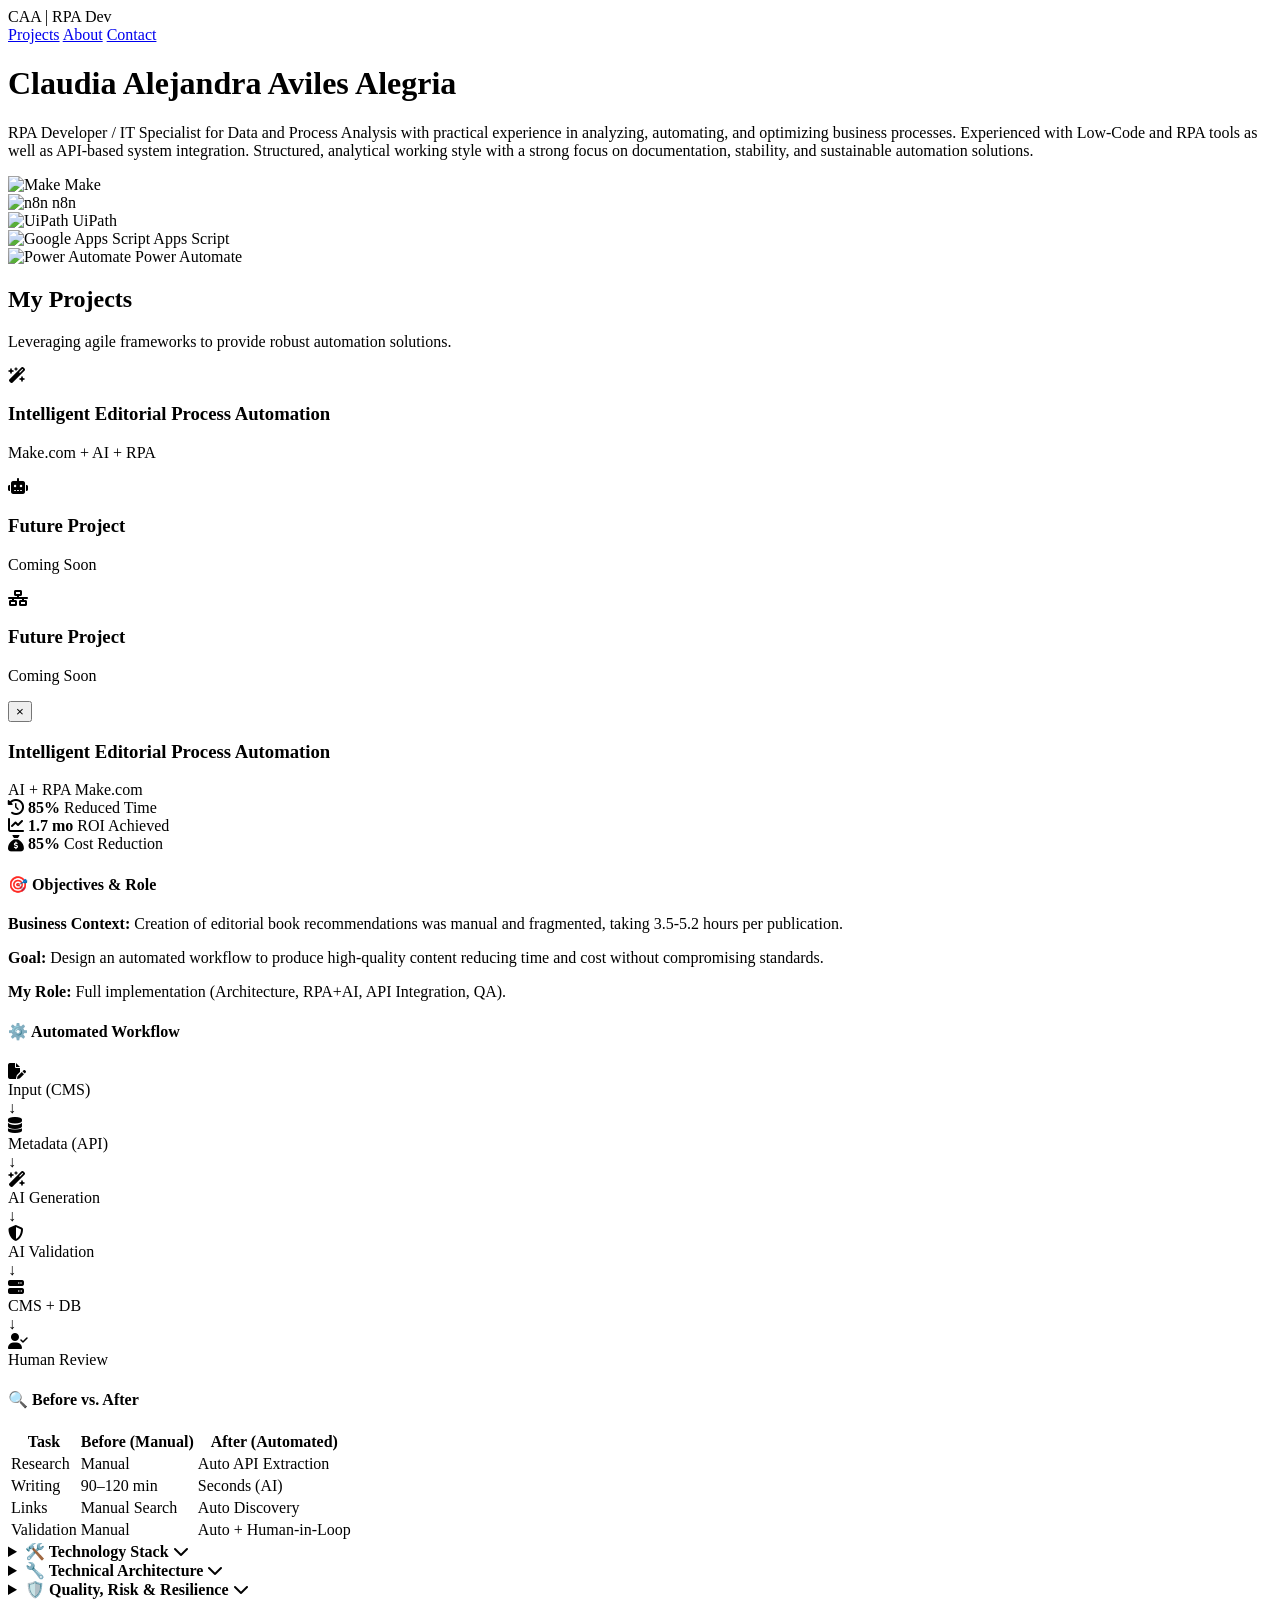
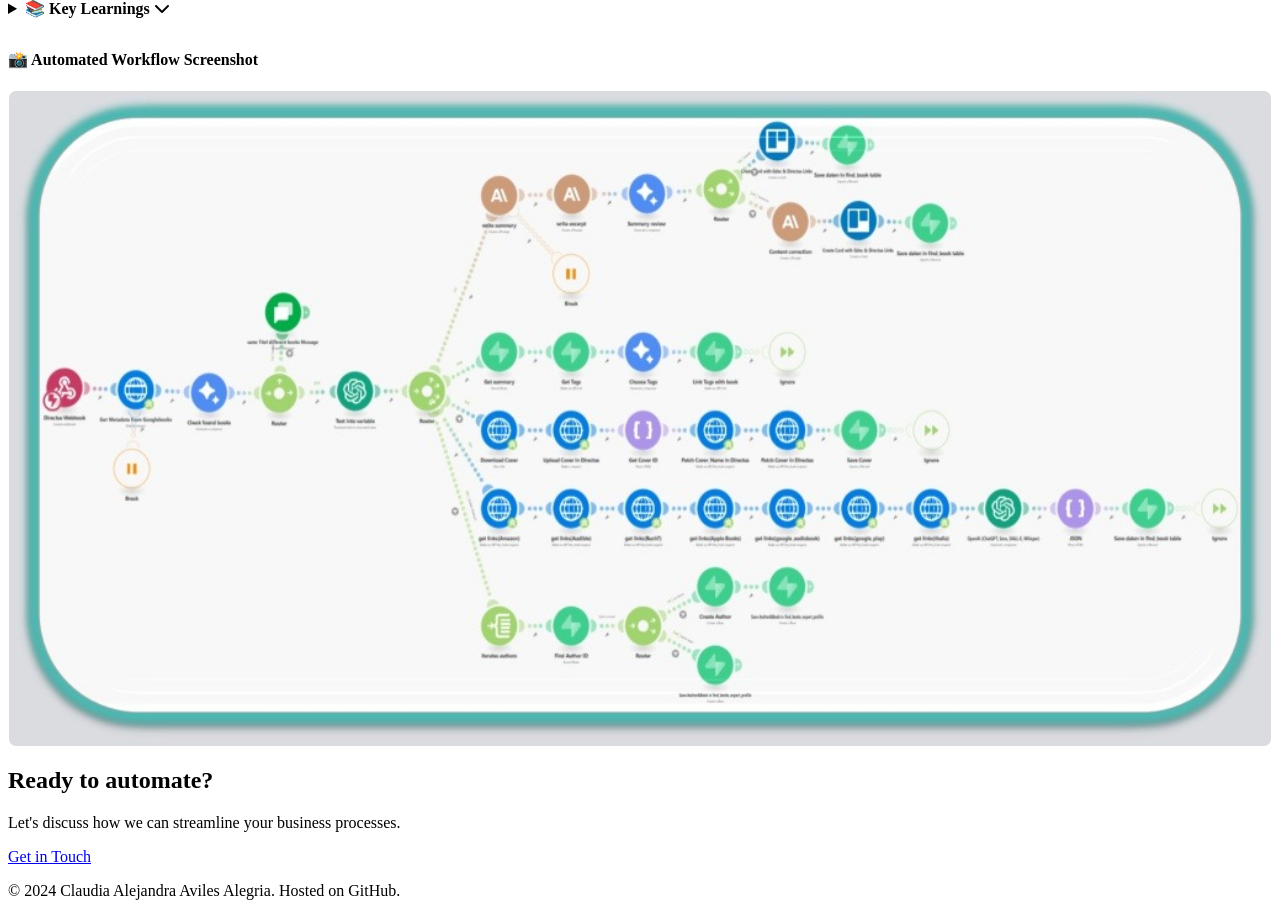
==== index.html @ f560ac07 "Update index.html" ====
<!DOCTYPE html>
<html lang="en">
<head>
    <meta charset="UTF-8">
    <meta name="viewport" content="width=device-width, initial-scale=1.0">
    <title>RPA & AI Automation Portfolio | Claudia Alejandra Aviles Alegria</title>
    <meta name="description"
        content="Portfolio of Claudia Alejandra Aviles Alegria - RPA Developer & AI Automation Specialist. Transforming business logic into automated workflows.">
    <link rel="preconnect" href="https://fonts.googleapis.com">
    <link rel="preconnect" href="https://fonts.gstatic.com" crossorigin>
    <link
        href="https://fonts.googleapis.com/css2?family=Outfit:wght@300;400;500;600;700&family=Space+Grotesk:wght@300;400;600&display=swap"
        rel="stylesheet">
    <link rel="stylesheet" href="css/style.css">
    <!-- FontAwesome for Icons -->
    <link rel="stylesheet" href="https://cdnjs.cloudflare.com/ajax/libs/font-awesome/6.4.0/css/all.min.css">
</head>
<body>
    <!-- Navigation -->
    <nav class="navbar">
        <div class="logo">CAA | RPA Dev</div>
        <div class="nav-links">
            <a href="#projects">Projects</a>
            <a href="#about">About</a>
            <a href="#contact" class="btn-primary-sm">Contact</a>
        </div>
    </nav>
    <!-- Hero Section: Profile -->
    <header class="hero profile-hero">
        <div class="container">
            <div class="profile-content">
                <h1>Claudia Alejandra Aviles Alegria</h1>
                <p class="profile-text" data-lang="de" style="display:none">
                    RPA Entwicklerin / Fachinformatikerin für Daten- und Prozessanalyse mit
                    Praxiserfahrung in der Analyse, Automatisierung und Optimierung von Geschäftsprozessen.
                    Erfahrung mit Low-Code- und RPA-Tools sowie API-basierter Systemintegration. Strukturierte,
                    analytische Arbeitsweise mit starkem Fokus auf Dokumentation, Stabilität und nachhaltige
                    Automatisierungslösungen.
                </p>
                <p class="profile-text" data-lang="en">
                    RPA Developer / IT Specialist for Data and Process Analysis with practical experience
                    in analyzing, automating, and optimizing business processes. Experienced with Low-Code
                    and RPA tools as well as API-based system integration. Structured, analytical working
                    style with a strong focus on documentation, stability, and sustainable automation solutions.
                </p>
            </div>
        </div>
    </header>
    <!-- Tech Stack Bar -->
    <div class="tech-stack-bar">
        <div class="container">
            <div class="tech-logos">
                <div class="tech-item">
                    <img src="https://cdn.simpleicons.org/make/hexa" alt="Make" style="filter: none;">
                    <span>Make</span>
                </div>
                <div class="tech-item">
                    <img src="https://cdn.simpleicons.org/n8n/EA4B71" alt="n8n" style="filter: none;">
                    <span>n8n</span>
                </div>
                <div class="tech-item">
                    <img src="https://cdn.simpleicons.org/uipath/FA4616" alt="UiPath" style="filter: none;">
                    <span>UiPath</span>
                </div>
                <div class="tech-item">
                    <img src="https://cdn.simpleicons.org/google/4285F4" alt="Google Apps Script" style="filter: none;">
                    <span>Apps Script</span>
                </div>
                <div class="tech-item">
                    <!-- Using the uploaded Power Automate logo or official color -->
                    <!-- Fallback to CDN with color if local file has issues, but user asked for this specific one -->
                    <img src="assets/images/powerautomate-logo.jpg" alt="Power Automate" class="pa-logo">
                    <span>Power Automate</span>
                </div>
            </div>
        </div>
    </div>
    <!-- Main Content -->
    <main>
        <!-- Private Projects Grid -->
        <section id="projects" class="project-showcase">
            <div class="container">
                <div class="section-header">
                    <h2 data-lang="en">My Projects</h2>
                    <h2 data-lang="de" style="display:none">Meine Projekte</h2>
                    <p data-lang="en" class="section-subtitle">Leveraging agile frameworks to provide robust automation
                        solutions.</p>
                    <p data-lang="de" style="display:none" class="section-subtitle">Nutzung agiler Frameworks für
                        robuste Automatisierungslösungen.</p>
                </div>
                <div class="projects-grid three-col">
                    <!-- Card 1: Active -->
                    <article class="project-card-gradient" onclick="openModal('modal-editorial')">
                        <div class="card-border-top"></div>
                        <div class="card-content">
                            <div class="card-icon-small">
                                <i class="fa-solid fa-wand-magic-sparkles"></i>
                            </div>
                            <h3 data-lang="en">Intelligent Editorial Process Automation</h3>
                            <h3 data-lang="de" style="display:none">Intelligente Redaktionsautomatisierung</h3>
                            <p data-lang="en">Make.com + AI + RPA</p>
                            <p data-lang="de" style="display:none">Make.com + KI + RPA</p>
                        </div>
                    </article>
                    <!-- Card 2: Placeholder -->
                    <article class="project-card-gradient placeholder">
                        <div class="card-border-top"></div>
                        <div class="card-content">
                            <div class="card-icon-small">
                                <i class="fa-solid fa-robot"></i>
                            </div>
                            <h3 data-lang="en">Future Project</h3>
                            <h3 data-lang="de" style="display:none">Zukünftiges Projekt</h3>
                            <p>Coming Soon</p>
                        </div>
                    </article>
                    <!-- Card 3: Placeholder -->
                    <article class="project-card-gradient placeholder">
                        <div class="card-border-top"></div>
                        <div class="card-content">
                            <div class="card-icon-small">
                                <i class="fa-solid fa-network-wired"></i>
                            </div>
                            <h3 data-lang="en">Future Project</h3>
                            <h3 data-lang="de" style="display:none">Zukünftiges Projekt</h3>
                            <p>Coming Soon</p>
                        </div>
                    </article>
                </div>
            </div>
        </section>
        <!-- Project Modal (Hidden by default) -->
        <div id="modal-editorial" class="modal-overlay">
            <div class="modal-content">
                <button class="modal-close" onclick="closeModal('modal-editorial')">&times;</button>
                <div class="project-card large-card no-border">
                    <div class="project-header">
                        <div class="project-title">
                            <h3>Intelligent Editorial Process Automation</h3>
                            <div class="tags">
                                <span class="tag">AI + RPA</span>
                                <span class="tag">Make.com</span>
                            </div>
                        </div>
                        <div class="project-metrics">
                            <div class="metric-box">
                                <i class="fa-solid fa-clock-rotate-left"></i>
                                <span><strong>85%</strong> Reduced Time</span>
                            </div>
                            <div class="metric-box">
                                <i class="fa-solid fa-chart-line"></i>
                                <span><strong>1.7 mo</strong> ROI Achieved</span>
                            </div>
                            <div class="metric-box">
                                <i class="fa-solid fa-sack-dollar"></i>
                                <span data-lang="en"><strong>85%</strong> Cost Reduction</span>
                                <span data-lang="de" style="display:none"><strong>85%</strong> Kostenreduktion</span>
                            </div>
                        </div>
                    </div>
                    <div class="project-body">
                        <!-- Left Column: Context & Workflow -->
                        <div class="project-left">
                            <div class="project-section">
                                <h4>🎯 Objectives & Role</h4>
                                <p><strong class="highlight-text">Business Context:</strong> Creation of editorial book
                                    recommendations was
                                    manual and fragmented, taking 3.5-5.2 hours per publication.</p>
                                <p><strong class="highlight-text">Goal:</strong> Design an automated workflow to produce
                                    high-quality content
                                    reducing time and cost without compromising standards.</p>
                                <p><strong class="highlight-text">My Role:</strong> Full implementation (Architecture,
                                    RPA+AI, API Integration,
                                    QA).</p>
                            </div>
                            <div class="project-section">
                                <h4>⚙️ Automated Workflow</h4>
                                <!-- Custom CSS Flowchart -->
                                <div class="process-flow">
                                    <div class="step">
                                        <div class="step-icon"><i class="fa-solid fa-file-pen"></i></div>
                                        <div class="step-content">Input (CMS)</div>
                                    </div>
                                    <div class="arrow">↓</div>
                                    <div class="step">
                                        <div class="step-icon"><i class="fa-solid fa-database"></i></div>
                                        <div class="step-content">Metadata (API)</div>
                                    </div>
                                    <div class="arrow">↓</div>
                                    <div class="step ai-step">
                                        <div class="step-icon"><i class="fa-solid fa-wand-magic-sparkles"></i></div>
                                        <div class="step-content">AI Generation</div>
                                    </div>
                                    <div class="arrow">↓</div>
                                    <div class="step ai-step">
                                        <div class="step-icon"><i class="fa-solid fa-shield-halved"></i></div>
                                        <div class="step-content">AI Validation</div>
                                    </div>
                                    <div class="arrow">↓</div>
                                    <div class="step">
                                        <div class="step-icon"><i class="fa-solid fa-server"></i></div>
                                        <div class="step-content">CMS + DB</div>
                                    </div>
                                    <div class="arrow">↓</div>
                                    <div class="step human-step">
                                        <div class="step-icon"><i class="fa-solid fa-user-check"></i></div>
                                        <div class="step-content">Human Review</div>
                                    </div>
                                </div>
                            </div>
                        </div>
                        <!-- Right Column: Results & Tech -->
                        <div class="project-right">
                            <div class="project-section">
                                <h4>🔍 Before vs. After</h4>
                                <div class="comparison-table-wrapper">
                                    <table class="comparison-table">
                                        <thead>
                                            <tr>
                                                <th>Task</th>
                                                <th class="negative">Before (Manual)</th>
                                                <th class="positive">After (Automated)</th>
                                            </tr>
                                        </thead>
                                        <tbody>
                                            <tr>
                                                <td>Research</td>
                                                <td>Manual</td>
                                                <td>Auto API Extraction</td>
                                            </tr>
                                            <tr>
                                                <td>Writing</td>
                                                <td>90–120 min</td>
                                                <td>Seconds (AI)</td>
                                            </tr>
                                            <tr>
                                                <td>Links</td>
                                                <td>Manual Search</td>
                                                <td>Auto Discovery</td>
                                            </tr>
                                            <tr>
                                                <td>Validation</td>
                                                <td>Manual</td>
                                                <td>Auto + Human-in-Loop</td>
                                            </tr>
                                        </tbody>
                                    </table>
                                </div>
                            </div>
                            <!-- Accordions for Details -->
                            <div class="project-details-group">
                                <details>
                                    <summary>
                                        <strong data-lang="en">🛠️ Technology Stack</strong>
                                        <strong data-lang="de" style="display:none">🛠️ Technologie-Stack</strong>
                                        <i class="fa-solid fa-chevron-down"></i>
                                    </summary>
                                    <div class="details-content">
                                        <ul>
                                            <li><strong>Orchestrator:</strong> Make.com</li>
                                            <li><strong>Gen AI:</strong> Claude, GPT, Gemini</li>
                                            <li><strong>DB/CMS:</strong> Supabase, Directus</li>
                                            <li><strong>APIs:</strong> Google Books, Trello, Serper.dev</li>
                                        </ul>
                                    </div>
                                </details>
                                <details>
                                    <summary>
                                        <strong data-lang="en">🔧 Technical Architecture</strong>
                                        <strong data-lang="de" style="display:none">🔧 Technische Architektur</strong>
                                        <i class="fa-solid fa-chevron-down"></i>
                                    </summary>
                                    <div class="details-content">
                                        <p data-lang="en">Modular workflow tailored for scalability. Included automated
                                            metadata enrichment, cross-model validation (automated editorial review),
                                            and data persistence.</p>
                                        <p data-lang="de" style="display:none">Modularer Workflow, skalierbar gestaltet.
                                            Beinhaltet automatisierte Metadatenanreicherung, modellübergreifende
                                            Validierung (automatisierte redaktionelle Prüfung) und Datenpersistenz.</p>
                                    </div>
                                </details>
                                <details>
                                    <summary>
                                        <strong data-lang="en">🛡️ Quality, Risk & Resilience</strong>
                                        <strong data-lang="de" style="display:none">🛡️ Qualität & Risiko</strong>
                                        <i class="fa-solid fa-chevron-down"></i>
                                    </summary>
                                    <div class="details-content">
                                        <ul data-lang="en">
                                            <li>Risk analysis using FMEA.</li>
                                            <li>Automatic retries for API failures.</li>
                                            <li>Controlled degradation for continuity.</li>
                                        </ul>
                                        <ul data-lang="de" style="display:none">
                                            <li>Risikoanalyse mittels FMEA.</li>
                                            <li>Automatische Wiederholungen bei API-Fehlern.</li>
                                            <li>Kontrollierte Degradation zur Sicherung der Kontinuität.</li>
                                        </ul>
                                    </div>
                                </details>
                                <details>
                                    <summary>
                                        <strong data-lang="en">📚 Key Learnings</strong>
                                        <strong data-lang="de" style="display:none">📚 Wichtige Erkenntnisse</strong>
                                        <i class="fa-solid fa-chevron-down"></i>
                                    </summary>
                                    <div class="details-content">
                                        <p data-lang="en">Cross-validation between AI models significantly improves
                                            output quality. Early Human-in-the-Loop integration increases trust in
                                            production systems.</p>
                                        <p data-lang="de" style="display:none">Die Kreuzvalidierung zwischen KI-Modellen
                                            verbessert die Ausgabequalität erheblich. Frühe Integration von
                                            Human-in-the-Loop erhöht das Vertrauen in Produktionssysteme.</p>
                                    </div>
                                </details>
                            </div>
                            <!-- Workflow Image Section -->
                            <div class="project-section" style="margin-top: 32px;">
                                <h4 data-lang="en">📸 Automated Workflow Screenshot</h4>
                                <h4 data-lang="de" style="display:none">📸 Screenshot des Workflows</h4>
                                <div class="workflow-image-container"
                                    style="border-radius: 8px; overflow: hidden; border: 1px solid rgba(255,255,255,0.1);">
                                    <img src="assets/images/editorial/workflow-screenshot.jpg"
                                        alt="Make.com Workflow Diagram" style="width: 100%; display: block;">
                                </div>
                            </div>
                        </div>
                    </div>
                </div>
            </div>
        </div>
        <!-- Contact Section -->
        <section id="contact" class="contact-section">
            <div class="container">
                <h2>Ready to automate?</h2>
                <p>Let's discuss how we can streamline your business processes.</p>
                <div class="contact-links">
                    <a href="mailto:contact@example.com" class="btn-primary">Get in Touch</a>
                </div>
            </div>
        </section>
    </main>
    <footer>
        <div class="container">
            <p>&copy; 2024 Claudia Alejandra Aviles Alegria. Hosted on GitHub.</p>
        </div>
    </footer>
    <script src="js/main.js"></script>
</body>
</html>
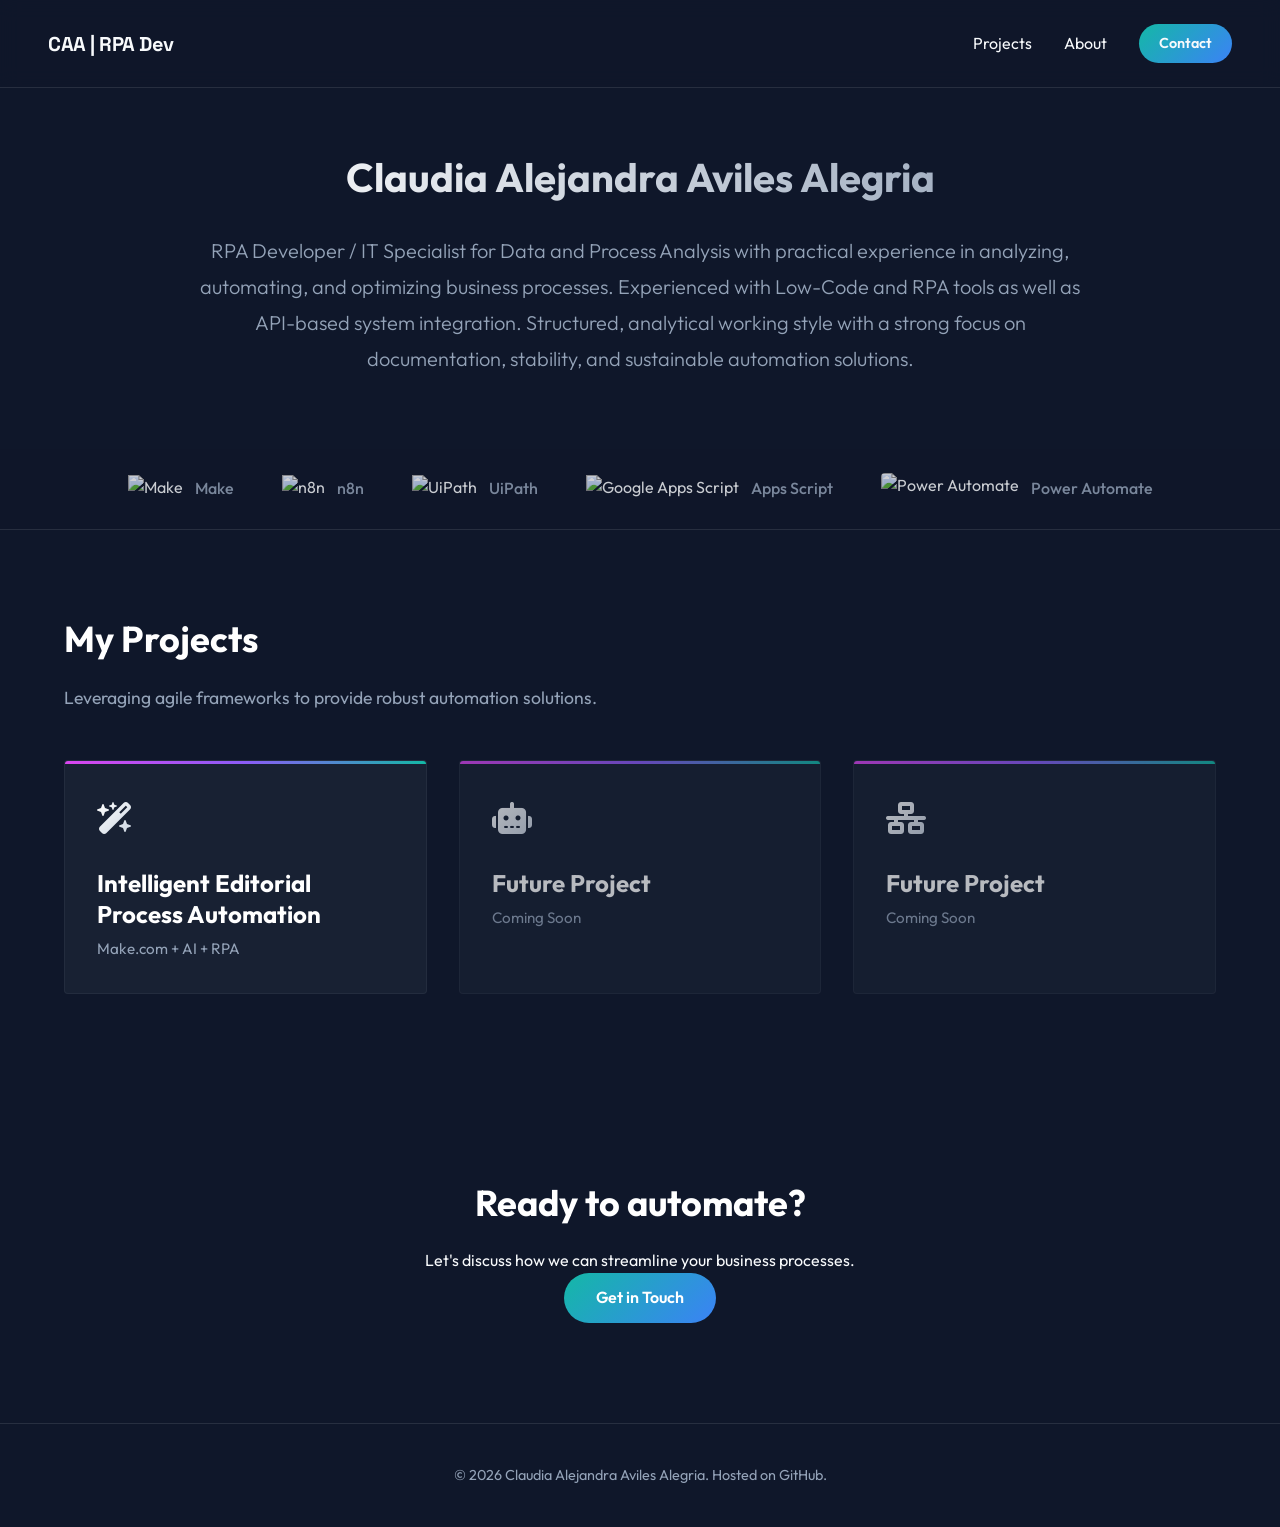
==== commit bd939424: "Update index.html" ====
--- a/index.html
+++ b/index.html
@@ -11,7 +11,7 @@
     <link
         href="https://fonts.googleapis.com/css2?family=Outfit:wght@300;400;500;600;700&family=Space+Grotesk:wght@300;400;600&display=swap"
         rel="stylesheet">
-    <link rel="stylesheet" href="css/style.css">
+    <link rel="stylesheet" href="style.css">
     <!-- FontAwesome for Icons -->
     <link rel="stylesheet" href="https://cdnjs.cloudflare.com/ajax/libs/font-awesome/6.4.0/css/all.min.css">
 </head>
@@ -342,9 +342,10 @@
     </main>
     <footer>
         <div class="container">
-            <p>&copy; 2024 Claudia Alejandra Aviles Alegria. Hosted on GitHub.</p>
+            <p>&copy; 2026 Claudia Alejandra Aviles Alegria. Hosted on GitHub.</p>
         </div>
     </footer>
-    <script src="js/main.js"></script>
+    <script src="main.js"></script>
 </body>
 </html>
+
--- a/style.css
+++ b/style.css
@@ -0,0 +1,629 @@
+/* CSS Reset & Variables */
+:root {
+    --bg-dark: #0f172a;
+    --bg-card: rgba(30, 41, 59, 0.7);
+    --text-primary: #f8fafc;
+    --text-secondary: #94a3b8;
+    --accent-teal: #14b8a6;
+    --accent-blue: #3b82f6;
+    --gradient-main: linear-gradient(135deg, #14b8a6 0%, #3b82f6 100%);
+    --glass-border: 1px solid rgba(255, 255, 255, 0.1);
+    --font-heading: 'Outfit', sans-serif;
+    --font-body: 'Outfit', sans-serif;
+    --font-mono: 'Space Grotesk', monospace;
+    --radius-lg: 16px;
+    --radius-md: 8px;
+}
+* {
+    margin: 0;
+    padding: 0;
+    box-sizing: border-box;
+}
+body {
+    background-color: var(--bg-dark);
+    color: var(--text-primary);
+    font-family: var(--font-body);
+    line-height: 1.6;
+    overflow-x: hidden;
+}
+a {
+    text-decoration: none;
+    color: inherit;
+    transition: opacity 0.3s ease;
+}
+ul {
+    list-style: none;
+}
+/* Typography */
+h1,
+h2,
+h3,
+h4 {
+    font-family: var(--font-heading);
+    font-weight: 700;
+    color: white;
+}
+h1 {
+    font-size: 3rem;
+    line-height: 1.2;
+    margin-bottom: 24px;
+}
+h2 {
+    font-size: 2.25rem;
+    margin-bottom: 16px;
+}
+h3 {
+    font-size: 1.5rem;
+    margin-bottom: 8px;
+}
+.gradient-text {
+    background: var(--gradient-main);
+    -webkit-background-clip: text;
+    -webkit-text-fill-color: transparent;
+    display: inline-block;
+}
+/* Layout Utilities */
+.container {
+    max-width: 1200px;
+    margin: 0 auto;
+    padding: 0 24px;
+}
+/* Language Toggle Logic */
+:root {
+    --lang-display-en: block;
+    --lang-display-de: none;
+}
+body.lang-de {
+    --lang-display-en: none;
+    --lang-display-de: block;
+}
+[data-lang="en"] {
+    display: var(--lang-display-en) !important;
+}
+[data-lang="de"] {
+    display: var(--lang-display-de) !important;
+}
+/* Language Switcher Button */
+.lang-btn {
+    background: transparent;
+    border: 1px solid rgba(255, 255, 255, 0.2);
+    color: var(--text-secondary);
+    padding: 6px 12px;
+    border-radius: 20px;
+    cursor: pointer;
+    font-family: var(--font-mono);
+    font-size: 0.85rem;
+    display: flex;
+    gap: 4px;
+    align-items: center;
+    transition: all 0.3s ease;
+}
+.lang-btn:hover {
+    border-color: var(--accent-teal);
+    color: white;
+}
+.lang-opt {
+    opacity: 0.5;
+    transition: opacity 0.3s;
+}
+.lang-opt.active {
+    opacity: 1;
+    color: var(--accent-teal);
+    font-weight: 700;
+}
+/* Navbar */
+.navbar {
+    display: flex;
+    justify-content: space-between;
+    align-items: center;
+    padding: 24px 48px;
+    position: fixed;
+    width: 100%;
+    top: 0;
+    z-index: 1000;
+    background: rgba(15, 23, 42, 0.8);
+    backdrop-filter: blur(10px);
+    border-bottom: var(--glass-border);
+}
+.logo {
+    font-family: var(--font-mono);
+    font-weight: 700;
+    font-size: 1.25rem;
+    letter-spacing: -0.5px;
+}
+.nav-links {
+    display: flex;
+    gap: 32px;
+    align-items: center;
+}
+.nav-links a:hover {
+    color: var(--accent-teal);
+}
+.btn-primary-sm {
+    background: var(--gradient-main);
+    padding: 8px 20px;
+    border-radius: 50px;
+    font-weight: 600;
+    font-size: 0.9rem;
+}
+.btn-primary {
+    background: var(--gradient-main);
+    padding: 12px 32px;
+    border-radius: 50px;
+    font-weight: 600;
+    display: inline-block;
+    color: white;
+    cursor: pointer;
+    border: none;
+    transition: transform 0.2s ease, box-shadow 0.2s ease;
+}
+.btn-primary:hover {
+    transform: translateY(-2px);
+    box-shadow: 0 10px 20px -10px rgba(20, 184, 166, 0.5);
+}
+/* Profile Hero */
+.profile-hero {
+    height: auto;
+    min-height: 50vh;
+    padding-top: 140px;
+    padding-bottom: 60px;
+    display: flex;
+    align-items: center;
+    justify-content: center;
+    text-align: center;
+}
+.profile-content {
+    max-width: 900px;
+    margin: 0 auto;
+}
+.profile-hero h1 {
+    font-size: 2.5rem;
+    margin-bottom: 32px;
+    background: linear-gradient(to right, #fff, #94a3b8);
+    -webkit-background-clip: text;
+    -webkit-text-fill-color: transparent;
+}
+.profile-text {
+    font-size: 1.25rem;
+    color: var(--text-secondary);
+    line-height: 1.8;
+    font-weight: 300;
+}
+/* Tech Stack Bar */
+.tech-stack-bar {
+    background: rgba(15, 23, 42, 0.95);
+    border-bottom: 1px solid rgba(255, 255, 255, 0.1);
+    padding: 24px 0;
+    margin-top: -1px;
+    /* Connect to hero */
+}
+.tech-logos {
+    display: flex;
+    justify-content: center;
+    gap: 48px;
+    flex-wrap: wrap;
+    align-items: center;
+}
+.tech-item {
+    display: flex;
+    align-items: center;
+    gap: 12px;
+    opacity: 0.8;
+    transition: opacity 0.3s;
+}
+.tech-item:hover {
+    opacity: 1;
+}
+.tech-item img {
+    height: 28px;
+    width: auto;
+    filter: none;
+    /* Show original colors */
+}
+.tech-item img.pa-logo {
+    height: 32px;
+    /* Slightly larger for the arrow */
+    border-radius: 4px;
+}
+.tech-item span {
+    font-family: var(--font-primary);
+    font-weight: 500;
+    color: var(--text-secondary);
+    font-size: 1rem;
+}
+/* Projects Grid - Top Gradient Style */
+.project-showcase {
+    padding: 80px 0;
+}
+.section-subtitle {
+    color: var(--text-secondary);
+    margin-top: 8px;
+    font-size: 1.1rem;
+}
+.projects-grid {
+    display: grid;
+    grid-template-columns: repeat(auto-fit, minmax(300px, 1fr));
+    gap: 32px;
+}
+.projects-grid.three-col {
+    display: grid;
+    grid-template-columns: repeat(auto-fit, minmax(300px, 1fr));
+    gap: 32px;
+    margin-top: 48px;
+}
+.project-card-gradient {
+    background: rgba(30, 41, 59, 0.6);
+    border: 1px solid rgba(255, 255, 255, 0.05);
+    border-radius: 4px;
+    position: relative;
+    padding: 32px;
+    cursor: pointer;
+    transition: transform 0.3s, background 0.3s;
+    overflow: hidden;
+    height: 100%;
+}
+.project-card-gradient:hover {
+    transform: translateY(-5px);
+    background: rgba(30, 41, 59, 0.9);
+}
+.project-card-gradient.placeholder {
+    cursor: default;
+    opacity: 0.7;
+}
+.project-card-gradient.placeholder:hover {
+    transform: none;
+}
+.card-border-top {
+    position: absolute;
+    top: 0;
+    left: 0;
+    width: 100%;
+    height: 3px;
+    background: linear-gradient(90deg, #d946ef, #8b5cf6, #14b8a6);
+    /* Pink -> Purple -> Teal */
+}
+.card-icon-small {
+    font-size: 2rem;
+    color: var(--text-primary);
+    margin-bottom: 24px;
+    display: inline-block;
+}
+.card-icon-small i {
+    background: linear-gradient(135deg, #fff 0%, #cbd5e1 100%);
+    -webkit-background-clip: text;
+    background-clip: text;
+    -webkit-text-fill-color: transparent;
+}
+.project-card-gradient h3 {
+    margin-bottom: 12px;
+    font-size: 1.25rem;
+}
+.project-card-gradient p {
+    color: var(--text-secondary);
+    font-size: 0.95rem;
+    line-height: 1.5;
+}
+.project-card-summary {
+    background: var(--bg-card);
+    border: var(--glass-border);
+    border-radius: var(--radius-lg);
+    padding: 32px;
+    cursor: pointer;
+    transition: all 0.3s ease;
+    position: relative;
+    overflow: hidden;
+    display: flex;
+    flex-direction: column;
+    align-items: flex-start;
+    aspect-ratio: 1/1;
+    /* Square cards like services */
+    justify-content: space-between;
+}
+.project-card-summary:hover {
+    transform: translateY(-5px);
+    background: rgba(30, 41, 59, 0.9);
+    border-color: var(--accent-teal);
+    box-shadow: 0 20px 40px -10px rgba(20, 184, 166, 0.2);
+}
+.card-icon {
+    font-size: 2.5rem;
+    color: var(--accent-teal);
+    margin-bottom: 24px;
+    background: rgba(20, 184, 166, 0.1);
+    width: 64px;
+    height: 64px;
+    display: flex;
+    align-items: center;
+    justify-content: center;
+    border-radius: 50%;
+}
+.card-content h3 {
+    font-size: 1.5rem;
+    margin-bottom: 8px;
+    line-height: 1.3;
+}
+.card-subtitle {
+    color: var(--text-secondary);
+    font-size: 0.9rem;
+    font-family: var(--font-mono);
+    text-transform: uppercase;
+    letter-spacing: 1px;
+}
+.card-hover-reveal {
+    opacity: 0;
+    transform: translateY(20px);
+    transition: all 0.3s ease;
+    color: var(--accent-teal);
+    font-weight: 600;
+}
+.project-card-summary:hover .card-hover-reveal {
+    opacity: 1;
+    transform: translateY(0);
+}
+/* Highlighted Text in Project Details */
+.highlight-text {
+    color: var(--accent-teal);
+    font-weight: 600;
+    display: inline-block;
+    margin-right: 4px;
+}
+/* Modal Styles */
+.modal-overlay {
+    position: fixed;
+    top: 0;
+    left: 0;
+    width: 100%;
+    height: 100%;
+    background: rgba(15, 23, 42, 0.95);
+    backdrop-filter: blur(8px);
+    z-index: 2000;
+    display: none;
+    /* Hidden by default */
+    align-items: center;
+    justify-content: center;
+    padding: 24px;
+    opacity: 0;
+    transition: opacity 0.3s ease;
+}
+.modal-overlay.active {
+    display: flex;
+    opacity: 1;
+}
+.modal-content {
+    background: var(--bg-dark);
+    /* Solid background to block content behind */
+    width: 100%;
+    max-width: 1100px;
+    max-height: 90vh;
+    border-radius: var(--radius-lg);
+    border: var(--glass-border);
+    position: relative;
+    overflow-y: auto;
+    padding: 0;
+    /* Content padding is internal */
+    box-shadow: 0 25px 50px -12px rgba(0, 0, 0, 0.5);
+    transform: translateY(50px);
+    transition: transform 0.3s ease;
+}
+.modal-overlay.active .modal-content {
+    transform: translateY(0);
+}
+.modal-close {
+    position: absolute;
+    top: 24px;
+    right: 24px;
+    background: rgba(0, 0, 0, 0.5);
+    border: 1px solid rgba(255, 255, 255, 0.1);
+    color: white;
+    font-size: 24px;
+    width: 40px;
+    height: 40px;
+    border-radius: 50%;
+    cursor: pointer;
+    z-index: 10;
+    display: flex;
+    align-items: center;
+    justify-content: center;
+    transition: all 0.2s;
+}
+.modal-close:hover {
+    background: var(--text-primary);
+    color: var(--bg-dark);
+}
+/* Reuse Large Card Styles inside Modal */
+.large-card.no-border {
+    border: none;
+    background: transparent;
+    box-shadow: none;
+    padding: 40px;
+}
+.tags {
+    display: flex;
+    gap: 12px;
+    margin-top: 12px;
+}
+.tag {
+    font-size: 0.8rem;
+    padding: 4px 12px;
+    background: rgba(255, 255, 255, 0.05);
+    border-radius: 4px;
+    color: var(--text-secondary);
+}
+.project-metrics {
+    display: flex;
+    gap: 24px;
+}
+.metric-box {
+    display: flex;
+    flex-direction: column;
+    align-items: center;
+    gap: 8px;
+    text-align: center;
+    color: var(--accent-teal);
+}
+.metric-box i {
+    font-size: 1.5rem;
+}
+.metric-box span {
+    font-size: 0.9rem;
+    color: var(--text-primary);
+}
+/* Project Body Grid */
+.project-body {
+    display: grid;
+    grid-template-columns: 1fr 1fr;
+    gap: 40px;
+}
+.project-section {
+    margin-bottom: 32px;
+}
+.project-section h4 {
+    color: var(--accent-teal);
+    font-size: 1rem;
+    text-transform: uppercase;
+    letter-spacing: 1px;
+    margin-bottom: 16px;
+    font-family: var(--font-mono);
+}
+.project-section p {
+    color: var(--text-secondary);
+    margin-bottom: 12px;
+    font-size: 0.95rem;
+}
+/* Process Flow Chart */
+.process-flow {
+    display: flex;
+    flex-direction: column;
+    align-items: center;
+    gap: 8px;
+    background: rgba(0, 0, 0, 0.2);
+    padding: 24px;
+    border-radius: var(--radius-md);
+    border: 1px dashed rgba(255, 255, 255, 0.1);
+}
+.step {
+    background: var(--bg-dark);
+    border: 1px solid rgba(255, 255, 255, 0.1);
+    padding: 12px 24px;
+    border-radius: 8px;
+    display: flex;
+    align-items: center;
+    gap: 12px;
+    width: 100%;
+    max-width: 300px;
+    transition: transform 0.2s;
+}
+.step:hover {
+    transform: translateX(5px);
+    border-color: var(--accent-teal);
+}
+.step-icon {
+    color: var(--accent-teal);
+}
+.ai-step {
+    border-color: rgba(20, 184, 166, 0.3);
+    background: rgba(20, 184, 166, 0.05);
+}
+.human-step {
+    border-color: rgba(59, 130, 246, 0.3);
+}
+.arrow {
+    color: var(--text-secondary);
+    font-size: 1.2rem;
+}
+/* Comparison Table */
+.comparison-table-wrapper {
+    overflow-x: auto;
+}
+.comparison-table {
+    width: 100%;
+    border-collapse: collapse;
+    font-size: 0.9rem;
+}
+.comparison-table th,
+.comparison-table td {
+    padding: 12px;
+    text-align: left;
+    border-bottom: 1px solid rgba(255, 255, 255, 0.05);
+}
+.comparison-table th {
+    color: var(--text-secondary);
+    font-weight: 500;
+}
+.comparison-table .positive {
+    color: var(--accent-teal);
+}
+.comparison-table .negative {
+    color: #f87171;
+    /* Red-400 */
+}
+/* Details Accordion */
+details {
+    background: rgba(255, 255, 255, 0.03);
+    margin-bottom: 12px;
+    border-radius: 8px;
+    overflow: hidden;
+}
+details summary {
+    padding: 16px;
+    cursor: pointer;
+    font-weight: 500;
+    list-style: none;
+    /* Hide default arrow */
+    display: flex;
+    justify-content: space-between;
+    align-items: center;
+}
+details summary::-webkit-details-marker {
+    display: none;
+}
+details summary:hover {
+    background: rgba(255, 255, 255, 0.05);
+}
+.details-content {
+    padding: 0 16px 16px 16px;
+    color: var(--text-secondary);
+    font-size: 0.9rem;
+}
+.details-content ul {
+    list-style: disc;
+    margin-left: 20px;
+}
+/* Contact */
+.contact-section {
+    text-align: center;
+    padding: 100px 0;
+}
+.contact-section h2 {
+    margin-bottom: 16px;
+}
+/* Footer */
+footer {
+    text-align: center;
+    padding: 40px;
+    color: var(--text-secondary);
+    font-size: 0.9rem;
+    border-top: var(--glass-border);
+}
+/* Responsive */
+@media (max-width: 768px) {
+    h1 {
+        font-size: 2.5rem;
+    }
+    .navbar {
+        padding: 20px;
+    }
+    .project-body {
+        grid-template-columns: 1fr;
+    }
+    .project-header {
+        flex-direction: column;
+    }
+    .project-metrics {
+        width: 100%;
+        justify-content: space-between;
+    }
+    .large-card {
+        padding: 24px;
+    }
+}
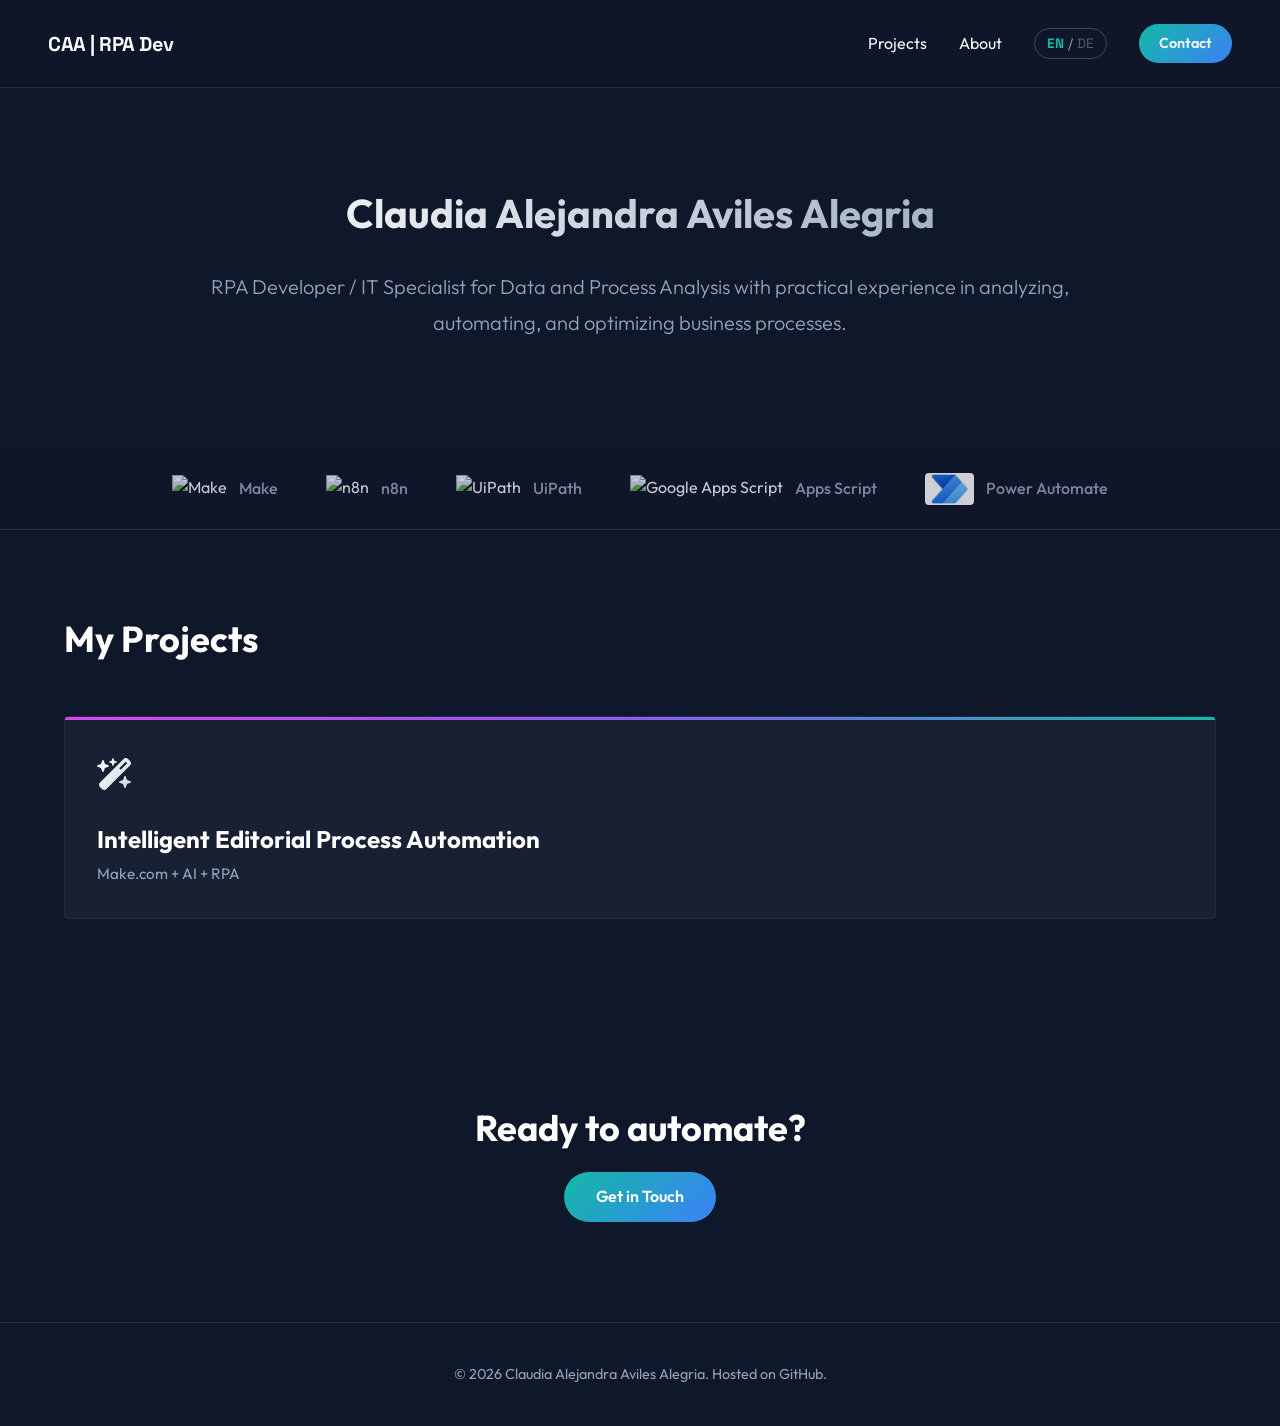
==== commit f827291f: "Update index.html" ====
--- a/index.html
+++ b/index.html
@@ -4,28 +4,26 @@
     <meta charset="UTF-8">
     <meta name="viewport" content="width=device-width, initial-scale=1.0">
     <title>RPA & AI Automation Portfolio | Claudia Alejandra Aviles Alegria</title>
-    <meta name="description"
-        content="Portfolio of Claudia Alejandra Aviles Alegria - RPA Developer & AI Automation Specialist. Transforming business logic into automated workflows.">
+    <meta name="description" content="Portfolio of Claudia Alejandra Aviles Alegria - RPA Developer & AI Automation Specialist. Transforming business logic into automated workflows.">
     <link rel="preconnect" href="https://fonts.googleapis.com">
     <link rel="preconnect" href="https://fonts.gstatic.com" crossorigin>
-    <link
-        href="https://fonts.googleapis.com/css2?family=Outfit:wght@300;400;500;600;700&family=Space+Grotesk:wght@300;400;600&display=swap"
-        rel="stylesheet">
+    <link href="https://fonts.googleapis.com/css2?family=Outfit:wght@300;400;500;600;700&family=Space+Grotesk:wght@300;400;600&display=swap" rel="stylesheet">
     <link rel="stylesheet" href="style.css">
-    <!-- FontAwesome for Icons -->
     <link rel="stylesheet" href="https://cdnjs.cloudflare.com/ajax/libs/font-awesome/6.4.0/css/all.min.css">
 </head>
 <body>
-    <!-- Navigation -->
     <nav class="navbar">
         <div class="logo">CAA | RPA Dev</div>
         <div class="nav-links">
             <a href="#projects">Projects</a>
             <a href="#about">About</a>
+            <button id="lang-toggle" class="lang-btn">
+                <span class="lang-opt">EN</span> / <span class="lang-opt">DE</span>
+            </button>
             <a href="#contact" class="btn-primary-sm">Contact</a>
         </div>
     </nav>
-    <!-- Hero Section: Profile -->
+
     <header class="hero profile-hero">
         <div class="container">
             <div class="profile-content">
@@ -33,319 +31,87 @@
                 <p class="profile-text" data-lang="de" style="display:none">
                     RPA Entwicklerin / Fachinformatikerin für Daten- und Prozessanalyse mit
                     Praxiserfahrung in der Analyse, Automatisierung und Optimierung von Geschäftsprozessen.
-                    Erfahrung mit Low-Code- und RPA-Tools sowie API-basierter Systemintegration. Strukturierte,
-                    analytische Arbeitsweise mit starkem Fokus auf Dokumentation, Stabilität und nachhaltige
-                    Automatisierungslösungen.
                 </p>
                 <p class="profile-text" data-lang="en">
                     RPA Developer / IT Specialist for Data and Process Analysis with practical experience
-                    in analyzing, automating, and optimizing business processes. Experienced with Low-Code
-                    and RPA tools as well as API-based system integration. Structured, analytical working
-                    style with a strong focus on documentation, stability, and sustainable automation solutions.
+                    in analyzing, automating, and optimizing business processes.
                 </p>
             </div>
         </div>
     </header>
-    <!-- Tech Stack Bar -->
+
     <div class="tech-stack-bar">
         <div class="container">
             <div class="tech-logos">
                 <div class="tech-item">
-                    <img src="https://cdn.simpleicons.org/make/hexa" alt="Make" style="filter: none;">
+                    <img src="https://cdn.simpleicons.org/make/hexa" alt="Make">
                     <span>Make</span>
                 </div>
                 <div class="tech-item">
-                    <img src="https://cdn.simpleicons.org/n8n/EA4B71" alt="n8n" style="filter: none;">
+                    <img src="https://cdn.simpleicons.org/n8n/EA4B71" alt="n8n">
                     <span>n8n</span>
                 </div>
                 <div class="tech-item">
-                    <img src="https://cdn.simpleicons.org/uipath/FA4616" alt="UiPath" style="filter: none;">
+                    <img src="https://cdn.simpleicons.org/uipath/FA4616" alt="UiPath">
                     <span>UiPath</span>
                 </div>
                 <div class="tech-item">
-                    <img src="https://cdn.simpleicons.org/google/4285F4" alt="Google Apps Script" style="filter: none;">
+                    <img src="https://cdn.simpleicons.org/google/4285F4" alt="Google Apps Script">
                     <span>Apps Script</span>
                 </div>
                 <div class="tech-item">
-                    <!-- Using the uploaded Power Automate logo or official color -->
-                    <!-- Fallback to CDN with color if local file has issues, but user asked for this specific one -->
-                    <img src="assets/images/powerautomate-logo.jpg" alt="Power Automate" class="pa-logo">
+                    <img src="assets/images/editorial/powerautomate-logo.jpg" alt="Power Automate" class="pa-logo">
                     <span>Power Automate</span>
                 </div>
             </div>
         </div>
     </div>
-    <!-- Main Content -->
+
     <main>
-        <!-- Private Projects Grid -->
         <section id="projects" class="project-showcase">
             <div class="container">
                 <div class="section-header">
                     <h2 data-lang="en">My Projects</h2>
                     <h2 data-lang="de" style="display:none">Meine Projekte</h2>
-                    <p data-lang="en" class="section-subtitle">Leveraging agile frameworks to provide robust automation
-                        solutions.</p>
-                    <p data-lang="de" style="display:none" class="section-subtitle">Nutzung agiler Frameworks für
-                        robuste Automatisierungslösungen.</p>
                 </div>
                 <div class="projects-grid three-col">
-                    <!-- Card 1: Active -->
                     <article class="project-card-gradient" onclick="openModal('modal-editorial')">
                         <div class="card-border-top"></div>
                         <div class="card-content">
-                            <div class="card-icon-small">
-                                <i class="fa-solid fa-wand-magic-sparkles"></i>
-                            </div>
+                            <div class="card-icon-small"><i class="fa-solid fa-wand-magic-sparkles"></i></div>
                             <h3 data-lang="en">Intelligent Editorial Process Automation</h3>
                             <h3 data-lang="de" style="display:none">Intelligente Redaktionsautomatisierung</h3>
-                            <p data-lang="en">Make.com + AI + RPA</p>
-                            <p data-lang="de" style="display:none">Make.com + KI + RPA</p>
+                            <p>Make.com + AI + RPA</p>
                         </div>
                     </article>
-                    <!-- Card 2: Placeholder -->
-                    <article class="project-card-gradient placeholder">
-                        <div class="card-border-top"></div>
-                        <div class="card-content">
-                            <div class="card-icon-small">
-                                <i class="fa-solid fa-robot"></i>
-                            </div>
-                            <h3 data-lang="en">Future Project</h3>
-                            <h3 data-lang="de" style="display:none">Zukünftiges Projekt</h3>
-                            <p>Coming Soon</p>
-                        </div>
-                    </article>
-                    <!-- Card 3: Placeholder -->
-                    <article class="project-card-gradient placeholder">
-                        <div class="card-border-top"></div>
-                        <div class="card-content">
-                            <div class="card-icon-small">
-                                <i class="fa-solid fa-network-wired"></i>
-                            </div>
-                            <h3 data-lang="en">Future Project</h3>
-                            <h3 data-lang="de" style="display:none">Zukünftiges Projekt</h3>
-                            <p>Coming Soon</p>
-                        </div>
-                    </article>
-                </div>
+                    </div>
             </div>
         </section>
-        <!-- Project Modal (Hidden by default) -->
+
         <div id="modal-editorial" class="modal-overlay">
             <div class="modal-content">
                 <button class="modal-close" onclick="closeModal('modal-editorial')">&times;</button>
-                <div class="project-card large-card no-border">
-                    <div class="project-header">
-                        <div class="project-title">
-                            <h3>Intelligent Editorial Process Automation</h3>
-                            <div class="tags">
-                                <span class="tag">AI + RPA</span>
-                                <span class="tag">Make.com</span>
-                            </div>
-                        </div>
-                        <div class="project-metrics">
-                            <div class="metric-box">
-                                <i class="fa-solid fa-clock-rotate-left"></i>
-                                <span><strong>85%</strong> Reduced Time</span>
-                            </div>
-                            <div class="metric-box">
-                                <i class="fa-solid fa-chart-line"></i>
-                                <span><strong>1.7 mo</strong> ROI Achieved</span>
-                            </div>
-                            <div class="metric-box">
-                                <i class="fa-solid fa-sack-dollar"></i>
-                                <span data-lang="en"><strong>85%</strong> Cost Reduction</span>
-                                <span data-lang="de" style="display:none"><strong>85%</strong> Kostenreduktion</span>
-                            </div>
-                        </div>
-                    </div>
-                    <div class="project-body">
-                        <!-- Left Column: Context & Workflow -->
-                        <div class="project-left">
-                            <div class="project-section">
-                                <h4>🎯 Objectives & Role</h4>
-                                <p><strong class="highlight-text">Business Context:</strong> Creation of editorial book
-                                    recommendations was
-                                    manual and fragmented, taking 3.5-5.2 hours per publication.</p>
-                                <p><strong class="highlight-text">Goal:</strong> Design an automated workflow to produce
-                                    high-quality content
-                                    reducing time and cost without compromising standards.</p>
-                                <p><strong class="highlight-text">My Role:</strong> Full implementation (Architecture,
-                                    RPA+AI, API Integration,
-                                    QA).</p>
-                            </div>
-                            <div class="project-section">
-                                <h4>⚙️ Automated Workflow</h4>
-                                <!-- Custom CSS Flowchart -->
-                                <div class="process-flow">
-                                    <div class="step">
-                                        <div class="step-icon"><i class="fa-solid fa-file-pen"></i></div>
-                                        <div class="step-content">Input (CMS)</div>
-                                    </div>
-                                    <div class="arrow">↓</div>
-                                    <div class="step">
-                                        <div class="step-icon"><i class="fa-solid fa-database"></i></div>
-                                        <div class="step-content">Metadata (API)</div>
-                                    </div>
-                                    <div class="arrow">↓</div>
-                                    <div class="step ai-step">
-                                        <div class="step-icon"><i class="fa-solid fa-wand-magic-sparkles"></i></div>
-                                        <div class="step-content">AI Generation</div>
-                                    </div>
-                                    <div class="arrow">↓</div>
-                                    <div class="step ai-step">
-                                        <div class="step-icon"><i class="fa-solid fa-shield-halved"></i></div>
-                                        <div class="step-content">AI Validation</div>
-                                    </div>
-                                    <div class="arrow">↓</div>
-                                    <div class="step">
-                                        <div class="step-icon"><i class="fa-solid fa-server"></i></div>
-                                        <div class="step-content">CMS + DB</div>
-                                    </div>
-                                    <div class="arrow">↓</div>
-                                    <div class="step human-step">
-                                        <div class="step-icon"><i class="fa-solid fa-user-check"></i></div>
-                                        <div class="step-content">Human Review</div>
-                                    </div>
-                                </div>
-                            </div>
-                        </div>
-                        <!-- Right Column: Results & Tech -->
-                        <div class="project-right">
-                            <div class="project-section">
-                                <h4>🔍 Before vs. After</h4>
-                                <div class="comparison-table-wrapper">
-                                    <table class="comparison-table">
-                                        <thead>
-                                            <tr>
-                                                <th>Task</th>
-                                                <th class="negative">Before (Manual)</th>
-                                                <th class="positive">After (Automated)</th>
-                                            </tr>
-                                        </thead>
-                                        <tbody>
-                                            <tr>
-                                                <td>Research</td>
-                                                <td>Manual</td>
-                                                <td>Auto API Extraction</td>
-                                            </tr>
-                                            <tr>
-                                                <td>Writing</td>
-                                                <td>90–120 min</td>
-                                                <td>Seconds (AI)</td>
-                                            </tr>
-                                            <tr>
-                                                <td>Links</td>
-                                                <td>Manual Search</td>
-                                                <td>Auto Discovery</td>
-                                            </tr>
-                                            <tr>
-                                                <td>Validation</td>
-                                                <td>Manual</td>
-                                                <td>Auto + Human-in-Loop</td>
-                                            </tr>
-                                        </tbody>
-                                    </table>
-                                </div>
-                            </div>
-                            <!-- Accordions for Details -->
-                            <div class="project-details-group">
-                                <details>
-                                    <summary>
-                                        <strong data-lang="en">🛠️ Technology Stack</strong>
-                                        <strong data-lang="de" style="display:none">🛠️ Technologie-Stack</strong>
-                                        <i class="fa-solid fa-chevron-down"></i>
-                                    </summary>
-                                    <div class="details-content">
-                                        <ul>
-                                            <li><strong>Orchestrator:</strong> Make.com</li>
-                                            <li><strong>Gen AI:</strong> Claude, GPT, Gemini</li>
-                                            <li><strong>DB/CMS:</strong> Supabase, Directus</li>
-                                            <li><strong>APIs:</strong> Google Books, Trello, Serper.dev</li>
-                                        </ul>
-                                    </div>
-                                </details>
-                                <details>
-                                    <summary>
-                                        <strong data-lang="en">🔧 Technical Architecture</strong>
-                                        <strong data-lang="de" style="display:none">🔧 Technische Architektur</strong>
-                                        <i class="fa-solid fa-chevron-down"></i>
-                                    </summary>
-                                    <div class="details-content">
-                                        <p data-lang="en">Modular workflow tailored for scalability. Included automated
-                                            metadata enrichment, cross-model validation (automated editorial review),
-                                            and data persistence.</p>
-                                        <p data-lang="de" style="display:none">Modularer Workflow, skalierbar gestaltet.
-                                            Beinhaltet automatisierte Metadatenanreicherung, modellübergreifende
-                                            Validierung (automatisierte redaktionelle Prüfung) und Datenpersistenz.</p>
-                                    </div>
-                                </details>
-                                <details>
-                                    <summary>
-                                        <strong data-lang="en">🛡️ Quality, Risk & Resilience</strong>
-                                        <strong data-lang="de" style="display:none">🛡️ Qualität & Risiko</strong>
-                                        <i class="fa-solid fa-chevron-down"></i>
-                                    </summary>
-                                    <div class="details-content">
-                                        <ul data-lang="en">
-                                            <li>Risk analysis using FMEA.</li>
-                                            <li>Automatic retries for API failures.</li>
-                                            <li>Controlled degradation for continuity.</li>
-                                        </ul>
-                                        <ul data-lang="de" style="display:none">
-                                            <li>Risikoanalyse mittels FMEA.</li>
-                                            <li>Automatische Wiederholungen bei API-Fehlern.</li>
-                                            <li>Kontrollierte Degradation zur Sicherung der Kontinuität.</li>
-                                        </ul>
-                                    </div>
-                                </details>
-                                <details>
-                                    <summary>
-                                        <strong data-lang="en">📚 Key Learnings</strong>
-                                        <strong data-lang="de" style="display:none">📚 Wichtige Erkenntnisse</strong>
-                                        <i class="fa-solid fa-chevron-down"></i>
-                                    </summary>
-                                    <div class="details-content">
-                                        <p data-lang="en">Cross-validation between AI models significantly improves
-                                            output quality. Early Human-in-the-Loop integration increases trust in
-                                            production systems.</p>
-                                        <p data-lang="de" style="display:none">Die Kreuzvalidierung zwischen KI-Modellen
-                                            verbessert die Ausgabequalität erheblich. Frühe Integration von
-                                            Human-in-the-Loop erhöht das Vertrauen in Produktionssysteme.</p>
-                                    </div>
-                                </details>
-                            </div>
-                            <!-- Workflow Image Section -->
-                            <div class="project-section" style="margin-top: 32px;">
-                                <h4 data-lang="en">📸 Automated Workflow Screenshot</h4>
-                                <h4 data-lang="de" style="display:none">📸 Screenshot des Workflows</h4>
-                                <div class="workflow-image-container"
-                                    style="border-radius: 8px; overflow: hidden; border: 1px solid rgba(255,255,255,0.1);">
-                                    <img src="assets/images/editorial/workflow-screenshot.jpg"
-                                        alt="Make.com Workflow Diagram" style="width: 100%; display: block;">
-                                </div>
-                            </div>
-                        </div>
-                    </div>
+                <div class="large-card no-border">
+                    <h3 data-lang="en">Project Details</h3>
+                    <p>Workflow implementation details...</p>
                 </div>
             </div>
         </div>
-        <!-- Contact Section -->
+
         <section id="contact" class="contact-section">
             <div class="container">
                 <h2>Ready to automate?</h2>
-                <p>Let's discuss how we can streamline your business processes.</p>
-                <div class="contact-links">
-                    <a href="mailto:contact@example.com" class="btn-primary">Get in Touch</a>
-                </div>
+                <a href="mailto:tu-email@ejemplo.com" class="btn-primary">Get in Touch</a>
             </div>
         </section>
     </main>
+
     <footer>
         <div class="container">
             <p>&copy; 2026 Claudia Alejandra Aviles Alegria. Hosted on GitHub.</p>
         </div>
     </footer>
+
     <script src="main.js"></script>
 </body>
 </html>
-
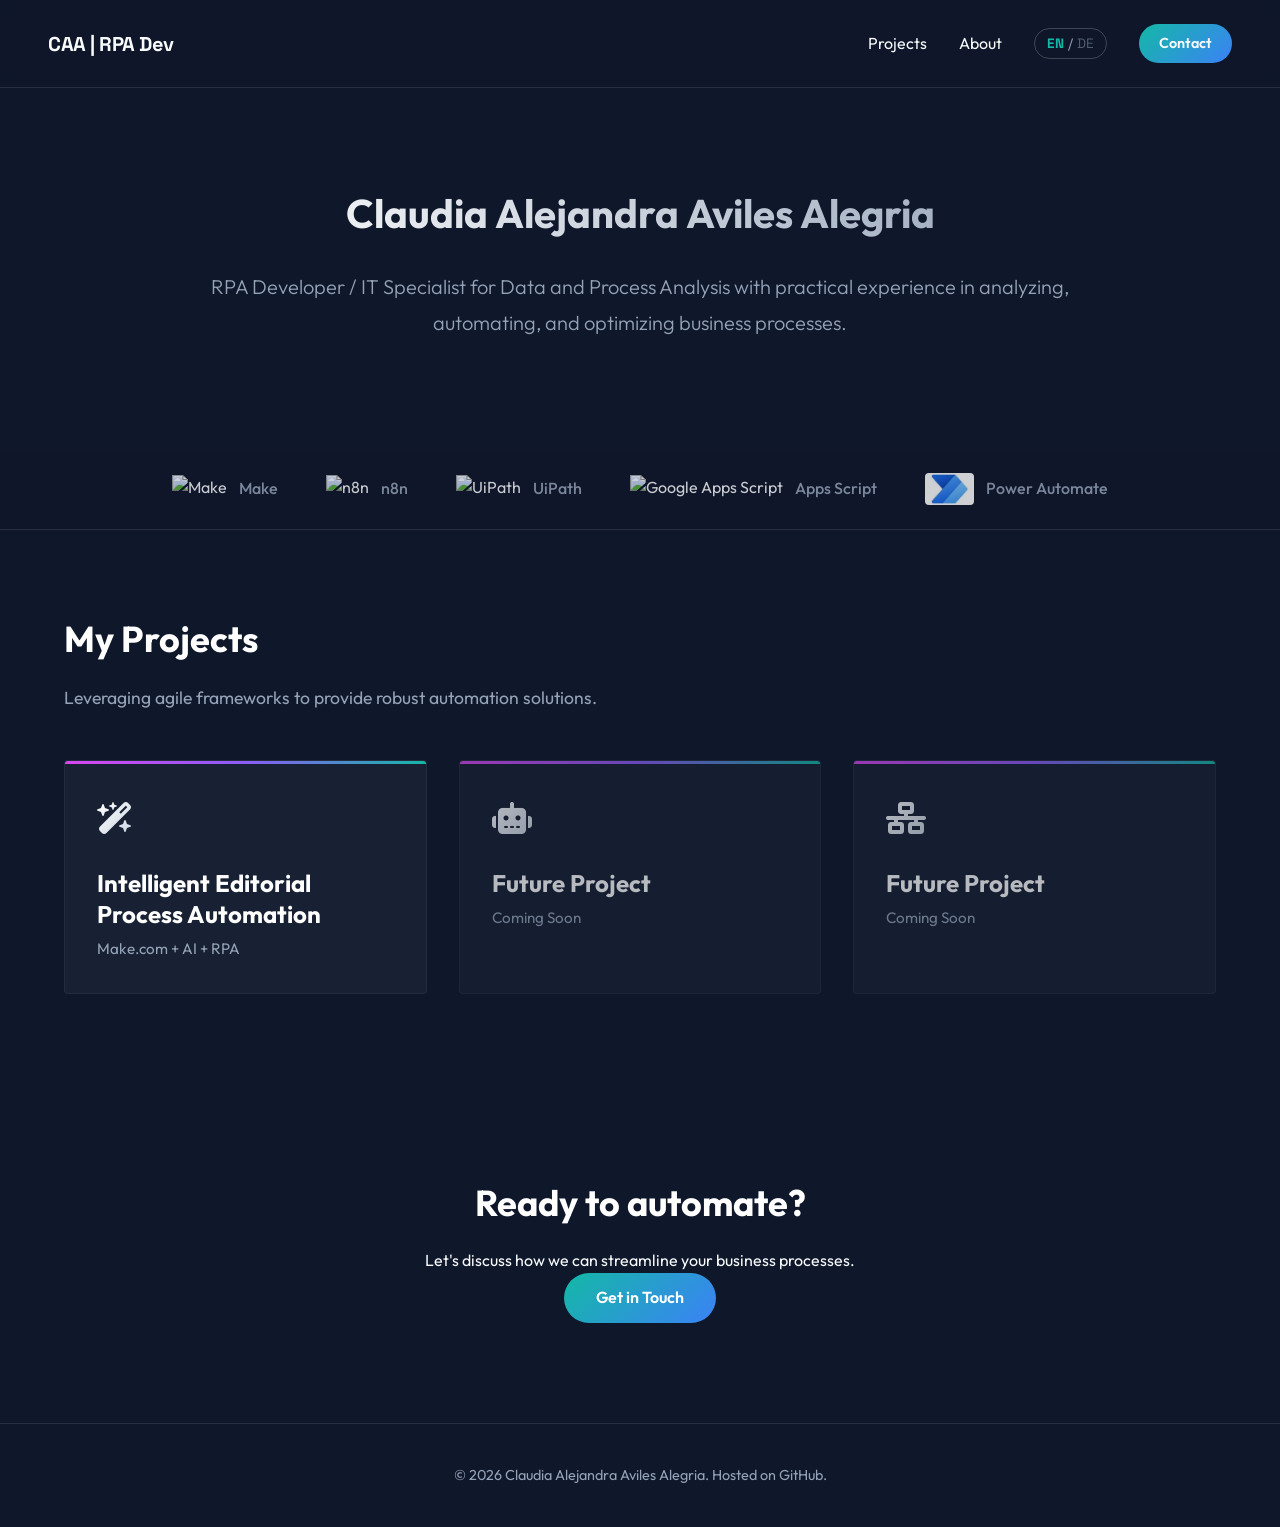
==== commit 18a69afb: "Update index.html" ====
--- a/index.html
+++ b/index.html
@@ -5,10 +5,13 @@
     <meta name="viewport" content="width=device-width, initial-scale=1.0">
     <title>RPA & AI Automation Portfolio | Claudia Alejandra Aviles Alegria</title>
     <meta name="description" content="Portfolio of Claudia Alejandra Aviles Alegria - RPA Developer & AI Automation Specialist. Transforming business logic into automated workflows.">
+    
     <link rel="preconnect" href="https://fonts.googleapis.com">
     <link rel="preconnect" href="https://fonts.gstatic.com" crossorigin>
     <link href="https://fonts.googleapis.com/css2?family=Outfit:wght@300;400;500;600;700&family=Space+Grotesk:wght@300;400;600&display=swap" rel="stylesheet">
+    
     <link rel="stylesheet" href="style.css">
+    
     <link rel="stylesheet" href="https://cdnjs.cloudflare.com/ajax/libs/font-awesome/6.4.0/css/all.min.css">
 </head>
 <body>
@@ -29,12 +32,10 @@
             <div class="profile-content">
                 <h1>Claudia Alejandra Aviles Alegria</h1>
                 <p class="profile-text" data-lang="de" style="display:none">
-                    RPA Entwicklerin / Fachinformatikerin für Daten- und Prozessanalyse mit
-                    Praxiserfahrung in der Analyse, Automatisierung und Optimierung von Geschäftsprozessen.
+                    RPA Entwicklerin / Fachinformatikerin für Daten- und Prozessanalyse mit Praxiserfahrung in der Analyse, Automatisierung und Optimierung von Geschäftsprozessen.
                 </p>
                 <p class="profile-text" data-lang="en">
-                    RPA Developer / IT Specialist for Data and Process Analysis with practical experience
-                    in analyzing, automating, and optimizing business processes.
+                    RPA Developer / IT Specialist for Data and Process Analysis with practical experience in analyzing, automating, and optimizing business processes.
                 </p>
             </div>
         </div>
@@ -43,22 +44,10 @@
     <div class="tech-stack-bar">
         <div class="container">
             <div class="tech-logos">
-                <div class="tech-item">
-                    <img src="https://cdn.simpleicons.org/make/hexa" alt="Make">
-                    <span>Make</span>
-                </div>
-                <div class="tech-item">
-                    <img src="https://cdn.simpleicons.org/n8n/EA4B71" alt="n8n">
-                    <span>n8n</span>
-                </div>
-                <div class="tech-item">
-                    <img src="https://cdn.simpleicons.org/uipath/FA4616" alt="UiPath">
-                    <span>UiPath</span>
-                </div>
-                <div class="tech-item">
-                    <img src="https://cdn.simpleicons.org/google/4285F4" alt="Google Apps Script">
-                    <span>Apps Script</span>
-                </div>
+                <div class="tech-item"><img src="https://cdn.simpleicons.org/make/hexa" alt="Make"><span>Make</span></div>
+                <div class="tech-item"><img src="https://cdn.simpleicons.org/n8n/EA4B71" alt="n8n"><span>n8n</span></div>
+                <div class="tech-item"><img src="https://cdn.simpleicons.org/uipath/FA4616" alt="UiPath"><span>UiPath</span></div>
+                <div class="tech-item"><img src="https://cdn.simpleicons.org/google/4285F4" alt="Google Apps Script"><span>Apps Script</span></div>
                 <div class="tech-item">
                     <img src="assets/images/editorial/powerautomate-logo.jpg" alt="Power Automate" class="pa-logo">
                     <span>Power Automate</span>
@@ -73,6 +62,7 @@
                 <div class="section-header">
                     <h2 data-lang="en">My Projects</h2>
                     <h2 data-lang="de" style="display:none">Meine Projekte</h2>
+                    <p data-lang="en" class="section-subtitle">Leveraging agile frameworks to provide robust automation solutions.</p>
                 </div>
                 <div class="projects-grid three-col">
                     <article class="project-card-gradient" onclick="openModal('modal-editorial')">
@@ -80,20 +70,105 @@
                         <div class="card-content">
                             <div class="card-icon-small"><i class="fa-solid fa-wand-magic-sparkles"></i></div>
                             <h3 data-lang="en">Intelligent Editorial Process Automation</h3>
-                            <h3 data-lang="de" style="display:none">Intelligente Redaktionsautomatisierung</h3>
                             <p>Make.com + AI + RPA</p>
                         </div>
                     </article>
-                    </div>
+                    <article class="project-card-gradient placeholder">
+                        <div class="card-border-top"></div>
+                        <div class="card-content">
+                            <div class="card-icon-small"><i class="fa-solid fa-robot"></i></div>
+                            <h3>Future Project</h3>
+                            <p>Coming Soon</p>
+                        </div>
+                    </article>
+                    <article class="project-card-gradient placeholder">
+                        <div class="card-border-top"></div>
+                        <div class="card-content">
+                            <div class="card-icon-small"><i class="fa-solid fa-network-wired"></i></div>
+                            <h3>Future Project</h3>
+                            <p>Coming Soon</p>
+                        </div>
+                    </article>
+                </div>
             </div>
         </section>
 
         <div id="modal-editorial" class="modal-overlay">
             <div class="modal-content">
                 <button class="modal-close" onclick="closeModal('modal-editorial')">&times;</button>
-                <div class="large-card no-border">
-                    <h3 data-lang="en">Project Details</h3>
-                    <p>Workflow implementation details...</p>
+                <div class="project-card large-card no-border">
+                    <div class="project-header">
+                        <div class="project-title">
+                            <h3>Intelligent Editorial Process Automation</h3>
+                            <div class="tags">
+                                <span class="tag">AI + RPA</span>
+                                <span class="tag">Make.com</span>
+                            </div>
+                        </div>
+                        <div class="project-metrics">
+                            <div class="metric-box">
+                                <i class="fa-solid fa-clock-rotate-left"></i>
+                                <span><strong>85%</strong> Reduced Time</span>
+                            </div>
+                            <div class="metric-box">
+                                <i class="fa-solid fa-chart-line"></i>
+                                <span><strong>1.7 mo</strong> ROI Achieved</span>
+                            </div>
+                            <div class="metric-box">
+                                <i class="fa-solid fa-sack-dollar"></i>
+                                <span><strong>85%</strong> Cost Reduction</span>
+                            </div>
+                        </div>
+                    </div>
+                    <div class="project-body">
+                        <div class="project-left">
+                            <div class="project-section">
+                                <h4>🎯 Objectives & Role</h4>
+                                <p><strong class="highlight-text">Business Context:</strong> Creation of editorial book recommendations was manual, taking 3.5-5.2 hours per publication.</p>
+                                <p><strong class="highlight-text">Goal:</strong> Design an automated workflow reducing time and cost without compromising standards.</p>
+                                <p><strong class="highlight-text">My Role:</strong> Full implementation (Architecture, RPA+AI, API Integration, QA).</p>
+                            </div>
+                            <div class="project-section">
+                                <h4>⚙️ Automated Workflow</h4>
+                                <div class="process-flow">
+                                    <div class="step"><div class="step-icon"><i class="fa-solid fa-file-pen"></i></div>Input (CMS)</div>
+                                    <div class="arrow">↓</div>
+                                    <div class="step"><div class="step-icon"><i class="fa-solid fa-database"></i></div>Metadata (API)</div>
+                                    <div class="arrow">↓</div>
+                                    <div class="step ai-step"><div class="step-icon"><i class="fa-solid fa-wand-magic-sparkles"></i></div>AI Generation</div>
+                                    <div class="arrow">↓</div>
+                                    <div class="step human-step"><div class="step-icon"><i class="fa-solid fa-user-check"></i></div>Human Review</div>
+                                </div>
+                            </div>
+                        </div>
+                        <div class="project-right">
+                            <div class="project-section">
+                                <h4>🔍 Before vs. After</h4>
+                                <table class="comparison-table">
+                                    <thead>
+                                        <tr><th>Task</th><th class="negative">Before (Manual)</th><th class="positive">After (Automated)</th></tr>
+                                    </thead>
+                                    <tbody>
+                                        <tr><td>Research</td><td>Manual</td><td>Auto API Extraction</td></tr>
+                                        <tr><td>Writing</td><td>90–120 min</td><td>Seconds (AI)</td></tr>
+                                        <tr><td>Validation</td><td>Manual</td><td>Auto + Human-in-Loop</td></tr>
+                                    </tbody>
+                                </table>
+                            </div>
+                            <div class="project-details-group">
+                                <details>
+                                    <summary><strong>🛠️ Technology Stack</strong><i class="fa-solid fa-chevron-down"></i></summary>
+                                    <div class="details-content">
+                                        <ul>
+                                            <li><strong>Orchestrator:</strong> Make.com</li>
+                                            <li><strong>Gen AI:</strong> Claude, GPT, Gemini</li>
+                                            <li><strong>DB/CMS:</strong> Supabase, Directus</li>
+                                        </ul>
+                                    </div>
+                                </details>
+                            </div>
+                        </div>
+                    </div>
                 </div>
             </div>
         </div>
@@ -101,7 +176,10 @@
         <section id="contact" class="contact-section">
             <div class="container">
                 <h2>Ready to automate?</h2>
-                <a href="mailto:tu-email@ejemplo.com" class="btn-primary">Get in Touch</a>
+                <p>Let's discuss how we can streamline your business processes.</p>
+                <div class="contact-links">
+                    <a href="mailto:contact@example.com" class="btn-primary">Get in Touch</a>
+                </div>
             </div>
         </section>
     </main>
@@ -115,3 +193,4 @@
     <script src="main.js"></script>
 </body>
 </html>
+
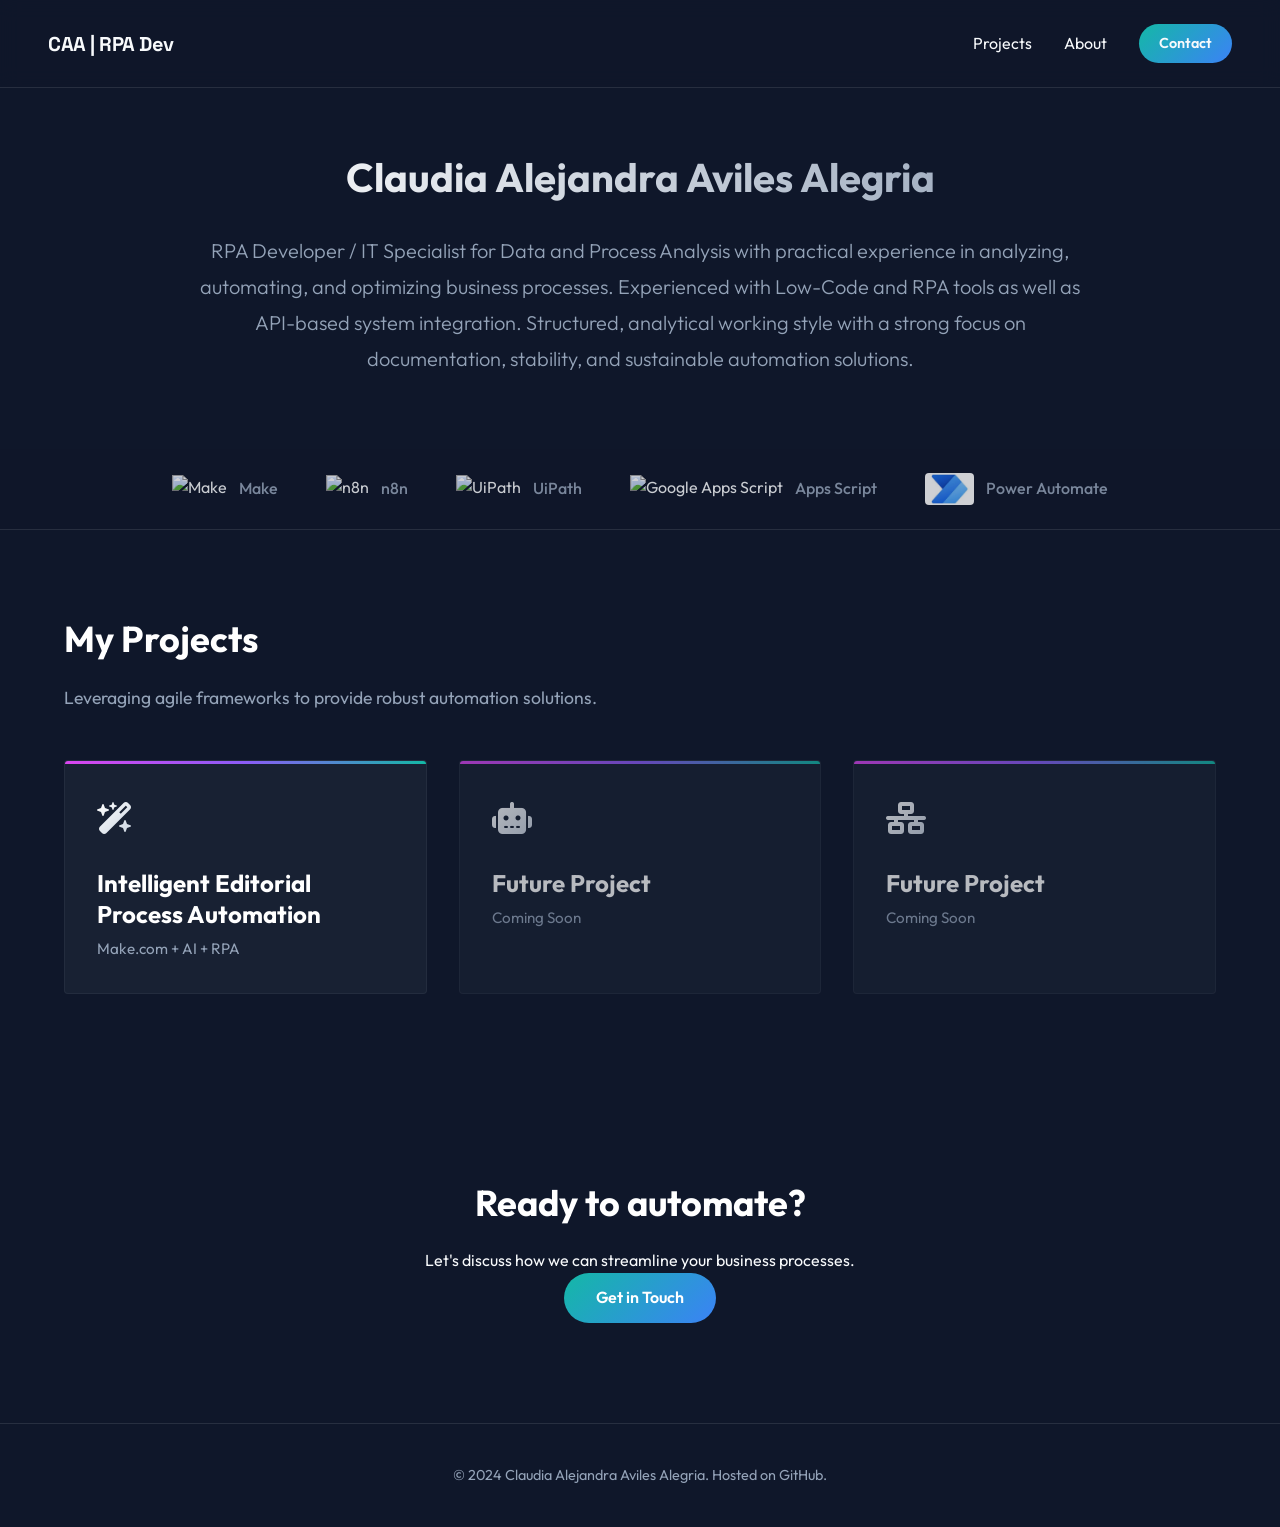
==== commit cfffb7c1: "Update index.html" ====
--- a/index.html
+++ b/index.html
@@ -4,95 +4,132 @@
     <meta charset="UTF-8">
     <meta name="viewport" content="width=device-width, initial-scale=1.0">
     <title>RPA & AI Automation Portfolio | Claudia Alejandra Aviles Alegria</title>
-    <meta name="description" content="Portfolio of Claudia Alejandra Aviles Alegria - RPA Developer & AI Automation Specialist. Transforming business logic into automated workflows.">
-    
+    <meta name="description"
+        content="Portfolio of Claudia Alejandra Aviles Alegria - RPA Developer & AI Automation Specialist. Transforming business logic into automated workflows.">
     <link rel="preconnect" href="https://fonts.googleapis.com">
     <link rel="preconnect" href="https://fonts.gstatic.com" crossorigin>
-    <link href="https://fonts.googleapis.com/css2?family=Outfit:wght@300;400;500;600;700&family=Space+Grotesk:wght@300;400;600&display=swap" rel="stylesheet">
-    
+    <link
+        href="https://fonts.googleapis.com/css2?family=Outfit:wght@300;400;500;600;700&family=Space+Grotesk:wght@300;400;600&display=swap"
+        rel="stylesheet">
     <link rel="stylesheet" href="style.css">
-    
+    <!-- FontAwesome for Icons -->
     <link rel="stylesheet" href="https://cdnjs.cloudflare.com/ajax/libs/font-awesome/6.4.0/css/all.min.css">
 </head>
 <body>
+    <!-- Navigation -->
     <nav class="navbar">
         <div class="logo">CAA | RPA Dev</div>
         <div class="nav-links">
             <a href="#projects">Projects</a>
             <a href="#about">About</a>
-            <button id="lang-toggle" class="lang-btn">
-                <span class="lang-opt">EN</span> / <span class="lang-opt">DE</span>
-            </button>
             <a href="#contact" class="btn-primary-sm">Contact</a>
         </div>
     </nav>
-
+    <!-- Hero Section: Profile -->
     <header class="hero profile-hero">
         <div class="container">
             <div class="profile-content">
                 <h1>Claudia Alejandra Aviles Alegria</h1>
                 <p class="profile-text" data-lang="de" style="display:none">
-                    RPA Entwicklerin / Fachinformatikerin für Daten- und Prozessanalyse mit Praxiserfahrung in der Analyse, Automatisierung und Optimierung von Geschäftsprozessen.
+                    RPA Entwicklerin / Fachinformatikerin für Daten- und Prozessanalyse mit
+                    Praxiserfahrung in der Analyse, Automatisierung und Optimierung von Geschäftsprozessen.
+                    Erfahrung mit Low-Code- und RPA-Tools sowie API-basierter Systemintegration. Strukturierte,
+                    analytische Arbeitsweise mit starkem Fokus auf Dokumentation, Stabilität und nachhaltige
+                    Automatisierungslösungen.
                 </p>
                 <p class="profile-text" data-lang="en">
-                    RPA Developer / IT Specialist for Data and Process Analysis with practical experience in analyzing, automating, and optimizing business processes.
+                    RPA Developer / IT Specialist for Data and Process Analysis with practical experience
+                    in analyzing, automating, and optimizing business processes. Experienced with Low-Code
+                    and RPA tools as well as API-based system integration. Structured, analytical working
+                    style with a strong focus on documentation, stability, and sustainable automation solutions.
                 </p>
             </div>
         </div>
     </header>
-
+    <!-- Tech Stack Bar -->
     <div class="tech-stack-bar">
         <div class="container">
             <div class="tech-logos">
-                <div class="tech-item"><img src="https://cdn.simpleicons.org/make/hexa" alt="Make"><span>Make</span></div>
-                <div class="tech-item"><img src="https://cdn.simpleicons.org/n8n/EA4B71" alt="n8n"><span>n8n</span></div>
-                <div class="tech-item"><img src="https://cdn.simpleicons.org/uipath/FA4616" alt="UiPath"><span>UiPath</span></div>
-                <div class="tech-item"><img src="https://cdn.simpleicons.org/google/4285F4" alt="Google Apps Script"><span>Apps Script</span></div>
-                <div class="tech-item">
+                <div class="tech-item">
+                    <img src="https://cdn.simpleicons.org/make/hexa" alt="Make" style="filter: none;">
+                    <span>Make</span>
+                </div>
+                <div class="tech-item">
+                    <img src="https://cdn.simpleicons.org/n8n/EA4B71" alt="n8n" style="filter: none;">
+                    <span>n8n</span>
+                </div>
+                <div class="tech-item">
+                    <img src="https://cdn.simpleicons.org/uipath/FA4616" alt="UiPath" style="filter: none;">
+                    <span>UiPath</span>
+                </div>
+                <div class="tech-item">
+                    <img src="https://cdn.simpleicons.org/google/4285F4" alt="Google Apps Script" style="filter: none;">
+                    <span>Apps Script</span>
+                </div>
+                <div class="tech-item">
+                    <!-- Using the uploaded Power Automate logo or official color -->
+                    <!-- Fallback to CDN with color if local file has issues, but user asked for this specific one -->
                     <img src="assets/images/editorial/powerautomate-logo.jpg" alt="Power Automate" class="pa-logo">
                     <span>Power Automate</span>
                 </div>
             </div>
         </div>
     </div>
-
+    <!-- Main Content -->
     <main>
+        <!-- Private Projects Grid -->
         <section id="projects" class="project-showcase">
             <div class="container">
                 <div class="section-header">
                     <h2 data-lang="en">My Projects</h2>
                     <h2 data-lang="de" style="display:none">Meine Projekte</h2>
-                    <p data-lang="en" class="section-subtitle">Leveraging agile frameworks to provide robust automation solutions.</p>
+                    <p data-lang="en" class="section-subtitle">Leveraging agile frameworks to provide robust automation
+                        solutions.</p>
+                    <p data-lang="de" style="display:none" class="section-subtitle">Nutzung agiler Frameworks für
+                        robuste Automatisierungslösungen.</p>
                 </div>
                 <div class="projects-grid three-col">
+                    <!-- Card 1: Active -->
                     <article class="project-card-gradient" onclick="openModal('modal-editorial')">
                         <div class="card-border-top"></div>
                         <div class="card-content">
-                            <div class="card-icon-small"><i class="fa-solid fa-wand-magic-sparkles"></i></div>
+                            <div class="card-icon-small">
+                                <i class="fa-solid fa-wand-magic-sparkles"></i>
+                            </div>
                             <h3 data-lang="en">Intelligent Editorial Process Automation</h3>
-                            <p>Make.com + AI + RPA</p>
+                            <h3 data-lang="de" style="display:none">Intelligente Redaktionsautomatisierung</h3>
+                            <p data-lang="en">Make.com + AI + RPA</p>
+                            <p data-lang="de" style="display:none">Make.com + KI + RPA</p>
                         </div>
                     </article>
+                    <!-- Card 2: Placeholder -->
                     <article class="project-card-gradient placeholder">
                         <div class="card-border-top"></div>
                         <div class="card-content">
-                            <div class="card-icon-small"><i class="fa-solid fa-robot"></i></div>
-                            <h3>Future Project</h3>
+                            <div class="card-icon-small">
+                                <i class="fa-solid fa-robot"></i>
+                            </div>
+                            <h3 data-lang="en">Future Project</h3>
+                            <h3 data-lang="de" style="display:none">Zukünftiges Projekt</h3>
                             <p>Coming Soon</p>
                         </div>
                     </article>
+                    <!-- Card 3: Placeholder -->
                     <article class="project-card-gradient placeholder">
                         <div class="card-border-top"></div>
                         <div class="card-content">
-                            <div class="card-icon-small"><i class="fa-solid fa-network-wired"></i></div>
-                            <h3>Future Project</h3>
+                            <div class="card-icon-small">
+                                <i class="fa-solid fa-network-wired"></i>
+                            </div>
+                            <h3 data-lang="en">Future Project</h3>
+                            <h3 data-lang="de" style="display:none">Zukünftiges Projekt</h3>
                             <p>Coming Soon</p>
                         </div>
                     </article>
                 </div>
             </div>
         </section>
-
+        <!-- Project Modal (Hidden by default) -->
         <div id="modal-editorial" class="modal-overlay">
             <div class="modal-content">
                 <button class="modal-close" onclick="closeModal('modal-editorial')">&times;</button>
@@ -116,63 +153,183 @@
                             </div>
                             <div class="metric-box">
                                 <i class="fa-solid fa-sack-dollar"></i>
-                                <span><strong>85%</strong> Cost Reduction</span>
+                                <span data-lang="en"><strong>85%</strong> Cost Reduction</span>
+                                <span data-lang="de" style="display:none"><strong>85%</strong> Kostenreduktion</span>
                             </div>
                         </div>
                     </div>
                     <div class="project-body">
+                        <!-- Left Column: Context & Workflow -->
                         <div class="project-left">
                             <div class="project-section">
                                 <h4>🎯 Objectives & Role</h4>
-                                <p><strong class="highlight-text">Business Context:</strong> Creation of editorial book recommendations was manual, taking 3.5-5.2 hours per publication.</p>
-                                <p><strong class="highlight-text">Goal:</strong> Design an automated workflow reducing time and cost without compromising standards.</p>
-                                <p><strong class="highlight-text">My Role:</strong> Full implementation (Architecture, RPA+AI, API Integration, QA).</p>
+                                <p><strong class="highlight-text">Business Context:</strong> Creation of editorial book
+                                    recommendations was
+                                    manual and fragmented, taking 3.5-5.2 hours per publication.</p>
+                                <p><strong class="highlight-text">Goal:</strong> Design an automated workflow to produce
+                                    high-quality content
+                                    reducing time and cost without compromising standards.</p>
+                                <p><strong class="highlight-text">My Role:</strong> Full implementation (Architecture,
+                                    RPA+AI, API Integration,
+                                    QA).</p>
                             </div>
                             <div class="project-section">
                                 <h4>⚙️ Automated Workflow</h4>
+                                <!-- Custom CSS Flowchart -->
                                 <div class="process-flow">
-                                    <div class="step"><div class="step-icon"><i class="fa-solid fa-file-pen"></i></div>Input (CMS)</div>
-                                    <div class="arrow">↓</div>
-                                    <div class="step"><div class="step-icon"><i class="fa-solid fa-database"></i></div>Metadata (API)</div>
-                                    <div class="arrow">↓</div>
-                                    <div class="step ai-step"><div class="step-icon"><i class="fa-solid fa-wand-magic-sparkles"></i></div>AI Generation</div>
-                                    <div class="arrow">↓</div>
-                                    <div class="step human-step"><div class="step-icon"><i class="fa-solid fa-user-check"></i></div>Human Review</div>
+                                    <div class="step">
+                                        <div class="step-icon"><i class="fa-solid fa-file-pen"></i></div>
+                                        <div class="step-content">Input (CMS)</div>
+                                    </div>
+                                    <div class="arrow">↓</div>
+                                    <div class="step">
+                                        <div class="step-icon"><i class="fa-solid fa-database"></i></div>
+                                        <div class="step-content">Metadata (API)</div>
+                                    </div>
+                                    <div class="arrow">↓</div>
+                                    <div class="step ai-step">
+                                        <div class="step-icon"><i class="fa-solid fa-wand-magic-sparkles"></i></div>
+                                        <div class="step-content">AI Generation</div>
+                                    </div>
+                                    <div class="arrow">↓</div>
+                                    <div class="step ai-step">
+                                        <div class="step-icon"><i class="fa-solid fa-shield-halved"></i></div>
+                                        <div class="step-content">AI Validation</div>
+                                    </div>
+                                    <div class="arrow">↓</div>
+                                    <div class="step">
+                                        <div class="step-icon"><i class="fa-solid fa-server"></i></div>
+                                        <div class="step-content">CMS + DB</div>
+                                    </div>
+                                    <div class="arrow">↓</div>
+                                    <div class="step human-step">
+                                        <div class="step-icon"><i class="fa-solid fa-user-check"></i></div>
+                                        <div class="step-content">Human Review</div>
+                                    </div>
                                 </div>
                             </div>
                         </div>
+                        <!-- Right Column: Results & Tech -->
                         <div class="project-right">
                             <div class="project-section">
                                 <h4>🔍 Before vs. After</h4>
-                                <table class="comparison-table">
-                                    <thead>
-                                        <tr><th>Task</th><th class="negative">Before (Manual)</th><th class="positive">After (Automated)</th></tr>
-                                    </thead>
-                                    <tbody>
-                                        <tr><td>Research</td><td>Manual</td><td>Auto API Extraction</td></tr>
-                                        <tr><td>Writing</td><td>90–120 min</td><td>Seconds (AI)</td></tr>
-                                        <tr><td>Validation</td><td>Manual</td><td>Auto + Human-in-Loop</td></tr>
-                                    </tbody>
-                                </table>
-                            </div>
+                                <div class="comparison-table-wrapper">
+                                    <table class="comparison-table">
+                                        <thead>
+                                            <tr>
+                                                <th>Task</th>
+                                                <th class="negative">Before (Manual)</th>
+                                                <th class="positive">After (Automated)</th>
+                                            </tr>
+                                        </thead>
+                                        <tbody>
+                                            <tr>
+                                                <td>Research</td>
+                                                <td>Manual</td>
+                                                <td>Auto API Extraction</td>
+                                            </tr>
+                                            <tr>
+                                                <td>Writing</td>
+                                                <td>90–120 min</td>
+                                                <td>Seconds (AI)</td>
+                                            </tr>
+                                            <tr>
+                                                <td>Links</td>
+                                                <td>Manual Search</td>
+                                                <td>Auto Discovery</td>
+                                            </tr>
+                                            <tr>
+                                                <td>Validation</td>
+                                                <td>Manual</td>
+                                                <td>Auto + Human-in-Loop</td>
+                                            </tr>
+                                        </tbody>
+                                    </table>
+                                </div>
+                            </div>
+                            <!-- Accordions for Details -->
                             <div class="project-details-group">
                                 <details>
-                                    <summary><strong>🛠️ Technology Stack</strong><i class="fa-solid fa-chevron-down"></i></summary>
+                                    <summary>
+                                        <strong data-lang="en">🛠️ Technology Stack</strong>
+                                        <strong data-lang="de" style="display:none">🛠️ Technologie-Stack</strong>
+                                        <i class="fa-solid fa-chevron-down"></i>
+                                    </summary>
                                     <div class="details-content">
                                         <ul>
                                             <li><strong>Orchestrator:</strong> Make.com</li>
                                             <li><strong>Gen AI:</strong> Claude, GPT, Gemini</li>
                                             <li><strong>DB/CMS:</strong> Supabase, Directus</li>
+                                            <li><strong>APIs:</strong> Google Books, Trello, Serper.dev</li>
                                         </ul>
                                     </div>
                                 </details>
+                                <details>
+                                    <summary>
+                                        <strong data-lang="en">🔧 Technical Architecture</strong>
+                                        <strong data-lang="de" style="display:none">🔧 Technische Architektur</strong>
+                                        <i class="fa-solid fa-chevron-down"></i>
+                                    </summary>
+                                    <div class="details-content">
+                                        <p data-lang="en">Modular workflow tailored for scalability. Included automated
+                                            metadata enrichment, cross-model validation (automated editorial review),
+                                            and data persistence.</p>
+                                        <p data-lang="de" style="display:none">Modularer Workflow, skalierbar gestaltet.
+                                            Beinhaltet automatisierte Metadatenanreicherung, modellübergreifende
+                                            Validierung (automatisierte redaktionelle Prüfung) und Datenpersistenz.</p>
+                                    </div>
+                                </details>
+                                <details>
+                                    <summary>
+                                        <strong data-lang="en">🛡️ Quality, Risk & Resilience</strong>
+                                        <strong data-lang="de" style="display:none">🛡️ Qualität & Risiko</strong>
+                                        <i class="fa-solid fa-chevron-down"></i>
+                                    </summary>
+                                    <div class="details-content">
+                                        <ul data-lang="en">
+                                            <li>Risk analysis using FMEA.</li>
+                                            <li>Automatic retries for API failures.</li>
+                                            <li>Controlled degradation for continuity.</li>
+                                        </ul>
+                                        <ul data-lang="de" style="display:none">
+                                            <li>Risikoanalyse mittels FMEA.</li>
+                                            <li>Automatische Wiederholungen bei API-Fehlern.</li>
+                                            <li>Kontrollierte Degradation zur Sicherung der Kontinuität.</li>
+                                        </ul>
+                                    </div>
+                                </details>
+                                <details>
+                                    <summary>
+                                        <strong data-lang="en">📚 Key Learnings</strong>
+                                        <strong data-lang="de" style="display:none">📚 Wichtige Erkenntnisse</strong>
+                                        <i class="fa-solid fa-chevron-down"></i>
+                                    </summary>
+                                    <div class="details-content">
+                                        <p data-lang="en">Cross-validation between AI models significantly improves
+                                            output quality. Early Human-in-the-Loop integration increases trust in
+                                            production systems.</p>
+                                        <p data-lang="de" style="display:none">Die Kreuzvalidierung zwischen KI-Modellen
+                                            verbessert die Ausgabequalität erheblich. Frühe Integration von
+                                            Human-in-the-Loop erhöht das Vertrauen in Produktionssysteme.</p>
+                                    </div>
+                                </details>
+                            </div>
+                            <!-- Workflow Image Section -->
+                            <div class="project-section" style="margin-top: 32px;">
+                                <h4 data-lang="en">📸 Automated Workflow Screenshot</h4>
+                                <h4 data-lang="de" style="display:none">📸 Screenshot des Workflows</h4>
+                                <div class="workflow-image-container"
+                                    style="border-radius: 8px; overflow: hidden; border: 1px solid rgba(255,255,255,0.1);">
+                                    <img src="assets/images/editorial/workflow-screenshot.jpg"
+                                        alt="Make.com Workflow Diagram" style="width: 100%; display: block;">
+                                </div>
                             </div>
                         </div>
                     </div>
                 </div>
             </div>
         </div>
-
+        <!-- Contact Section -->
         <section id="contact" class="contact-section">
             <div class="container">
                 <h2>Ready to automate?</h2>
@@ -183,14 +340,11 @@
             </div>
         </section>
     </main>
-
     <footer>
         <div class="container">
-            <p>&copy; 2026 Claudia Alejandra Aviles Alegria. Hosted on GitHub.</p>
+            <p>&copy; 2024 Claudia Alejandra Aviles Alegria. Hosted on GitHub.</p>
         </div>
     </footer>
-
     <script src="main.js"></script>
 </body>
 </html>
-
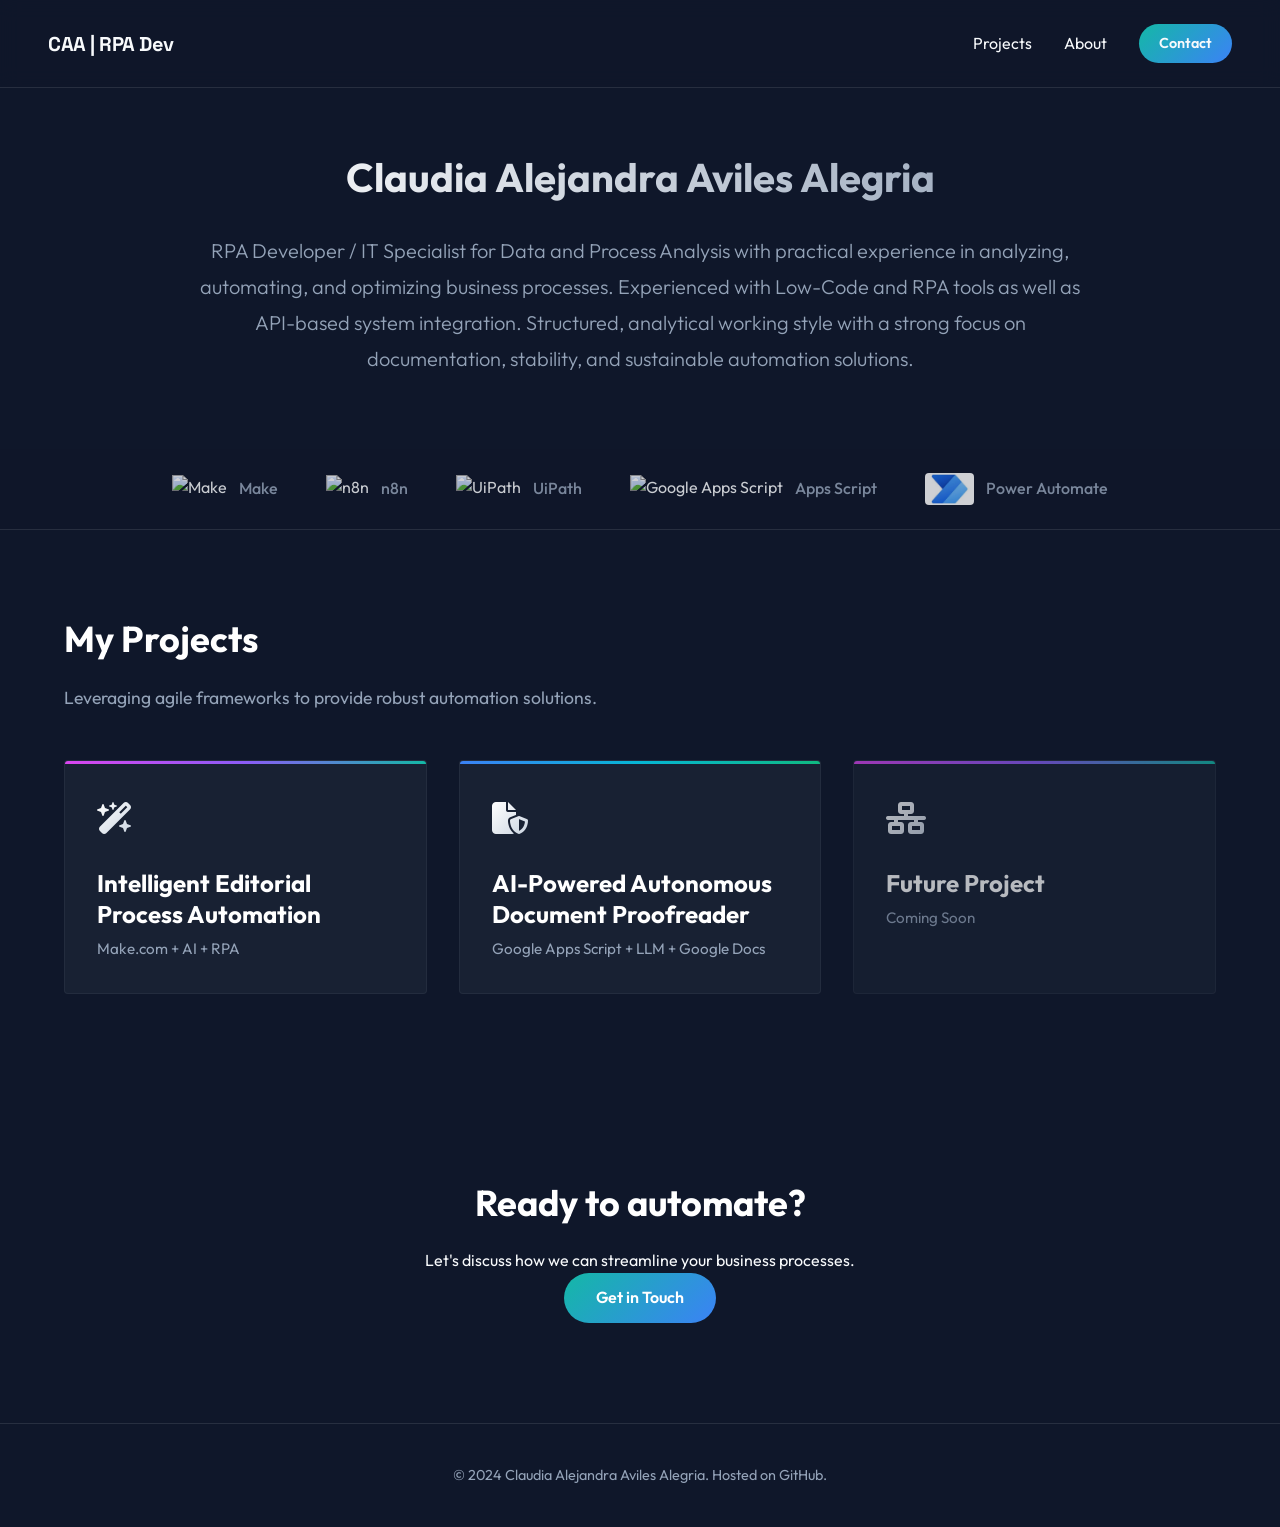
==== commit 32f37f4d: "Initialize portfolio with Editorial and Lektorat projects" ====
--- a/index.html
+++ b/index.html
@@ -1,350 +1,581 @@
-<!DOCTYPE html>
-<html lang="en">
-<head>
-    <meta charset="UTF-8">
-    <meta name="viewport" content="width=device-width, initial-scale=1.0">
-    <title>RPA & AI Automation Portfolio | Claudia Alejandra Aviles Alegria</title>
-    <meta name="description"
-        content="Portfolio of Claudia Alejandra Aviles Alegria - RPA Developer & AI Automation Specialist. Transforming business logic into automated workflows.">
-    <link rel="preconnect" href="https://fonts.googleapis.com">
-    <link rel="preconnect" href="https://fonts.gstatic.com" crossorigin>
-    <link
-        href="https://fonts.googleapis.com/css2?family=Outfit:wght@300;400;500;600;700&family=Space+Grotesk:wght@300;400;600&display=swap"
-        rel="stylesheet">
-    <link rel="stylesheet" href="style.css">
-    <!-- FontAwesome for Icons -->
-    <link rel="stylesheet" href="https://cdnjs.cloudflare.com/ajax/libs/font-awesome/6.4.0/css/all.min.css">
-</head>
-<body>
-    <!-- Navigation -->
-    <nav class="navbar">
-        <div class="logo">CAA | RPA Dev</div>
-        <div class="nav-links">
-            <a href="#projects">Projects</a>
-            <a href="#about">About</a>
-            <a href="#contact" class="btn-primary-sm">Contact</a>
-        </div>
-    </nav>
-    <!-- Hero Section: Profile -->
-    <header class="hero profile-hero">
-        <div class="container">
-            <div class="profile-content">
-                <h1>Claudia Alejandra Aviles Alegria</h1>
-                <p class="profile-text" data-lang="de" style="display:none">
-                    RPA Entwicklerin / Fachinformatikerin für Daten- und Prozessanalyse mit
-                    Praxiserfahrung in der Analyse, Automatisierung und Optimierung von Geschäftsprozessen.
-                    Erfahrung mit Low-Code- und RPA-Tools sowie API-basierter Systemintegration. Strukturierte,
-                    analytische Arbeitsweise mit starkem Fokus auf Dokumentation, Stabilität und nachhaltige
-                    Automatisierungslösungen.
-                </p>
-                <p class="profile-text" data-lang="en">
-                    RPA Developer / IT Specialist for Data and Process Analysis with practical experience
-                    in analyzing, automating, and optimizing business processes. Experienced with Low-Code
-                    and RPA tools as well as API-based system integration. Structured, analytical working
-                    style with a strong focus on documentation, stability, and sustainable automation solutions.
-                </p>
-            </div>
-        </div>
-    </header>
-    <!-- Tech Stack Bar -->
-    <div class="tech-stack-bar">
-        <div class="container">
-            <div class="tech-logos">
-                <div class="tech-item">
-                    <img src="https://cdn.simpleicons.org/make/hexa" alt="Make" style="filter: none;">
-                    <span>Make</span>
-                </div>
-                <div class="tech-item">
-                    <img src="https://cdn.simpleicons.org/n8n/EA4B71" alt="n8n" style="filter: none;">
-                    <span>n8n</span>
-                </div>
-                <div class="tech-item">
-                    <img src="https://cdn.simpleicons.org/uipath/FA4616" alt="UiPath" style="filter: none;">
-                    <span>UiPath</span>
-                </div>
-                <div class="tech-item">
-                    <img src="https://cdn.simpleicons.org/google/4285F4" alt="Google Apps Script" style="filter: none;">
-                    <span>Apps Script</span>
-                </div>
-                <div class="tech-item">
-                    <!-- Using the uploaded Power Automate logo or official color -->
-                    <!-- Fallback to CDN with color if local file has issues, but user asked for this specific one -->
-                    <img src="assets/images/editorial/powerautomate-logo.jpg" alt="Power Automate" class="pa-logo">
-                    <span>Power Automate</span>
-                </div>
-            </div>
-        </div>
-    </div>
-    <!-- Main Content -->
-    <main>
-        <!-- Private Projects Grid -->
-        <section id="projects" class="project-showcase">
-            <div class="container">
-                <div class="section-header">
-                    <h2 data-lang="en">My Projects</h2>
-                    <h2 data-lang="de" style="display:none">Meine Projekte</h2>
-                    <p data-lang="en" class="section-subtitle">Leveraging agile frameworks to provide robust automation
-                        solutions.</p>
-                    <p data-lang="de" style="display:none" class="section-subtitle">Nutzung agiler Frameworks für
-                        robuste Automatisierungslösungen.</p>
-                </div>
-                <div class="projects-grid three-col">
-                    <!-- Card 1: Active -->
-                    <article class="project-card-gradient" onclick="openModal('modal-editorial')">
-                        <div class="card-border-top"></div>
-                        <div class="card-content">
-                            <div class="card-icon-small">
-                                <i class="fa-solid fa-wand-magic-sparkles"></i>
-                            </div>
-                            <h3 data-lang="en">Intelligent Editorial Process Automation</h3>
-                            <h3 data-lang="de" style="display:none">Intelligente Redaktionsautomatisierung</h3>
-                            <p data-lang="en">Make.com + AI + RPA</p>
-                            <p data-lang="de" style="display:none">Make.com + KI + RPA</p>
-                        </div>
-                    </article>
-                    <!-- Card 2: Placeholder -->
-                    <article class="project-card-gradient placeholder">
-                        <div class="card-border-top"></div>
-                        <div class="card-content">
-                            <div class="card-icon-small">
-                                <i class="fa-solid fa-robot"></i>
-                            </div>
-                            <h3 data-lang="en">Future Project</h3>
-                            <h3 data-lang="de" style="display:none">Zukünftiges Projekt</h3>
-                            <p>Coming Soon</p>
-                        </div>
-                    </article>
-                    <!-- Card 3: Placeholder -->
-                    <article class="project-card-gradient placeholder">
-                        <div class="card-border-top"></div>
-                        <div class="card-content">
-                            <div class="card-icon-small">
-                                <i class="fa-solid fa-network-wired"></i>
-                            </div>
-                            <h3 data-lang="en">Future Project</h3>
-                            <h3 data-lang="de" style="display:none">Zukünftiges Projekt</h3>
-                            <p>Coming Soon</p>
-                        </div>
-                    </article>
-                </div>
-            </div>
-        </section>
-        <!-- Project Modal (Hidden by default) -->
-        <div id="modal-editorial" class="modal-overlay">
-            <div class="modal-content">
-                <button class="modal-close" onclick="closeModal('modal-editorial')">&times;</button>
-                <div class="project-card large-card no-border">
-                    <div class="project-header">
-                        <div class="project-title">
-                            <h3>Intelligent Editorial Process Automation</h3>
-                            <div class="tags">
-                                <span class="tag">AI + RPA</span>
-                                <span class="tag">Make.com</span>
-                            </div>
-                        </div>
-                        <div class="project-metrics">
-                            <div class="metric-box">
-                                <i class="fa-solid fa-clock-rotate-left"></i>
-                                <span><strong>85%</strong> Reduced Time</span>
-                            </div>
-                            <div class="metric-box">
-                                <i class="fa-solid fa-chart-line"></i>
-                                <span><strong>1.7 mo</strong> ROI Achieved</span>
-                            </div>
-                            <div class="metric-box">
-                                <i class="fa-solid fa-sack-dollar"></i>
-                                <span data-lang="en"><strong>85%</strong> Cost Reduction</span>
-                                <span data-lang="de" style="display:none"><strong>85%</strong> Kostenreduktion</span>
-                            </div>
-                        </div>
-                    </div>
-                    <div class="project-body">
-                        <!-- Left Column: Context & Workflow -->
-                        <div class="project-left">
-                            <div class="project-section">
-                                <h4>🎯 Objectives & Role</h4>
-                                <p><strong class="highlight-text">Business Context:</strong> Creation of editorial book
-                                    recommendations was
-                                    manual and fragmented, taking 3.5-5.2 hours per publication.</p>
-                                <p><strong class="highlight-text">Goal:</strong> Design an automated workflow to produce
-                                    high-quality content
-                                    reducing time and cost without compromising standards.</p>
-                                <p><strong class="highlight-text">My Role:</strong> Full implementation (Architecture,
-                                    RPA+AI, API Integration,
-                                    QA).</p>
-                            </div>
-                            <div class="project-section">
-                                <h4>⚙️ Automated Workflow</h4>
-                                <!-- Custom CSS Flowchart -->
-                                <div class="process-flow">
-                                    <div class="step">
-                                        <div class="step-icon"><i class="fa-solid fa-file-pen"></i></div>
-                                        <div class="step-content">Input (CMS)</div>
-                                    </div>
-                                    <div class="arrow">↓</div>
-                                    <div class="step">
-                                        <div class="step-icon"><i class="fa-solid fa-database"></i></div>
-                                        <div class="step-content">Metadata (API)</div>
-                                    </div>
-                                    <div class="arrow">↓</div>
-                                    <div class="step ai-step">
-                                        <div class="step-icon"><i class="fa-solid fa-wand-magic-sparkles"></i></div>
-                                        <div class="step-content">AI Generation</div>
-                                    </div>
-                                    <div class="arrow">↓</div>
-                                    <div class="step ai-step">
-                                        <div class="step-icon"><i class="fa-solid fa-shield-halved"></i></div>
-                                        <div class="step-content">AI Validation</div>
-                                    </div>
-                                    <div class="arrow">↓</div>
-                                    <div class="step">
-                                        <div class="step-icon"><i class="fa-solid fa-server"></i></div>
-                                        <div class="step-content">CMS + DB</div>
-                                    </div>
-                                    <div class="arrow">↓</div>
-                                    <div class="step human-step">
-                                        <div class="step-icon"><i class="fa-solid fa-user-check"></i></div>
-                                        <div class="step-content">Human Review</div>
-                                    </div>
-                                </div>
-                            </div>
-                        </div>
-                        <!-- Right Column: Results & Tech -->
-                        <div class="project-right">
-                            <div class="project-section">
-                                <h4>🔍 Before vs. After</h4>
-                                <div class="comparison-table-wrapper">
-                                    <table class="comparison-table">
-                                        <thead>
-                                            <tr>
-                                                <th>Task</th>
-                                                <th class="negative">Before (Manual)</th>
-                                                <th class="positive">After (Automated)</th>
-                                            </tr>
-                                        </thead>
-                                        <tbody>
-                                            <tr>
-                                                <td>Research</td>
-                                                <td>Manual</td>
-                                                <td>Auto API Extraction</td>
-                                            </tr>
-                                            <tr>
-                                                <td>Writing</td>
-                                                <td>90–120 min</td>
-                                                <td>Seconds (AI)</td>
-                                            </tr>
-                                            <tr>
-                                                <td>Links</td>
-                                                <td>Manual Search</td>
-                                                <td>Auto Discovery</td>
-                                            </tr>
-                                            <tr>
-                                                <td>Validation</td>
-                                                <td>Manual</td>
-                                                <td>Auto + Human-in-Loop</td>
-                                            </tr>
-                                        </tbody>
-                                    </table>
-                                </div>
-                            </div>
-                            <!-- Accordions for Details -->
-                            <div class="project-details-group">
-                                <details>
-                                    <summary>
-                                        <strong data-lang="en">🛠️ Technology Stack</strong>
-                                        <strong data-lang="de" style="display:none">🛠️ Technologie-Stack</strong>
-                                        <i class="fa-solid fa-chevron-down"></i>
-                                    </summary>
-                                    <div class="details-content">
-                                        <ul>
-                                            <li><strong>Orchestrator:</strong> Make.com</li>
-                                            <li><strong>Gen AI:</strong> Claude, GPT, Gemini</li>
-                                            <li><strong>DB/CMS:</strong> Supabase, Directus</li>
-                                            <li><strong>APIs:</strong> Google Books, Trello, Serper.dev</li>
-                                        </ul>
-                                    </div>
-                                </details>
-                                <details>
-                                    <summary>
-                                        <strong data-lang="en">🔧 Technical Architecture</strong>
-                                        <strong data-lang="de" style="display:none">🔧 Technische Architektur</strong>
-                                        <i class="fa-solid fa-chevron-down"></i>
-                                    </summary>
-                                    <div class="details-content">
-                                        <p data-lang="en">Modular workflow tailored for scalability. Included automated
-                                            metadata enrichment, cross-model validation (automated editorial review),
-                                            and data persistence.</p>
-                                        <p data-lang="de" style="display:none">Modularer Workflow, skalierbar gestaltet.
-                                            Beinhaltet automatisierte Metadatenanreicherung, modellübergreifende
-                                            Validierung (automatisierte redaktionelle Prüfung) und Datenpersistenz.</p>
-                                    </div>
-                                </details>
-                                <details>
-                                    <summary>
-                                        <strong data-lang="en">🛡️ Quality, Risk & Resilience</strong>
-                                        <strong data-lang="de" style="display:none">🛡️ Qualität & Risiko</strong>
-                                        <i class="fa-solid fa-chevron-down"></i>
-                                    </summary>
-                                    <div class="details-content">
-                                        <ul data-lang="en">
-                                            <li>Risk analysis using FMEA.</li>
-                                            <li>Automatic retries for API failures.</li>
-                                            <li>Controlled degradation for continuity.</li>
-                                        </ul>
-                                        <ul data-lang="de" style="display:none">
-                                            <li>Risikoanalyse mittels FMEA.</li>
-                                            <li>Automatische Wiederholungen bei API-Fehlern.</li>
-                                            <li>Kontrollierte Degradation zur Sicherung der Kontinuität.</li>
-                                        </ul>
-                                    </div>
-                                </details>
-                                <details>
-                                    <summary>
-                                        <strong data-lang="en">📚 Key Learnings</strong>
-                                        <strong data-lang="de" style="display:none">📚 Wichtige Erkenntnisse</strong>
-                                        <i class="fa-solid fa-chevron-down"></i>
-                                    </summary>
-                                    <div class="details-content">
-                                        <p data-lang="en">Cross-validation between AI models significantly improves
-                                            output quality. Early Human-in-the-Loop integration increases trust in
-                                            production systems.</p>
-                                        <p data-lang="de" style="display:none">Die Kreuzvalidierung zwischen KI-Modellen
-                                            verbessert die Ausgabequalität erheblich. Frühe Integration von
-                                            Human-in-the-Loop erhöht das Vertrauen in Produktionssysteme.</p>
-                                    </div>
-                                </details>
-                            </div>
-                            <!-- Workflow Image Section -->
-                            <div class="project-section" style="margin-top: 32px;">
-                                <h4 data-lang="en">📸 Automated Workflow Screenshot</h4>
-                                <h4 data-lang="de" style="display:none">📸 Screenshot des Workflows</h4>
-                                <div class="workflow-image-container"
-                                    style="border-radius: 8px; overflow: hidden; border: 1px solid rgba(255,255,255,0.1);">
-                                    <img src="assets/images/editorial/workflow-screenshot.jpg"
-                                        alt="Make.com Workflow Diagram" style="width: 100%; display: block;">
-                                </div>
-                            </div>
-                        </div>
-                    </div>
-                </div>
-            </div>
-        </div>
-        <!-- Contact Section -->
-        <section id="contact" class="contact-section">
-            <div class="container">
-                <h2>Ready to automate?</h2>
-                <p>Let's discuss how we can streamline your business processes.</p>
-                <div class="contact-links">
-                    <a href="mailto:contact@example.com" class="btn-primary">Get in Touch</a>
-                </div>
-            </div>
-        </section>
-    </main>
-    <footer>
-        <div class="container">
-            <p>&copy; 2024 Claudia Alejandra Aviles Alegria. Hosted on GitHub.</p>
-        </div>
-    </footer>
-    <script src="main.js"></script>
-</body>
-</html>
+<!DOCTYPE html>
+<html lang="en">
+
+<head>
+    <meta charset="UTF-8">
+    <meta name="viewport" content="width=device-width, initial-scale=1.0">
+    <title>RPA & AI Automation Portfolio | Claudia Alejandra Aviles Alegria</title>
+    <meta name="description"
+        content="Portfolio of Claudia Alejandra Aviles Alegria - RPA Developer & AI Automation Specialist. Transforming business logic into automated workflows.">
+    <link rel="preconnect" href="https://fonts.googleapis.com">
+    <link rel="preconnect" href="https://fonts.gstatic.com" crossorigin>
+    <link
+        href="https://fonts.googleapis.com/css2?family=Outfit:wght@300;400;500;600;700&family=Space+Grotesk:wght@300;400;600&display=swap"
+        rel="stylesheet">
+    <link rel="stylesheet" href="css/style.css">
+    <!-- FontAwesome for Icons -->
+    <link rel="stylesheet" href="https://cdnjs.cloudflare.com/ajax/libs/font-awesome/6.4.0/css/all.min.css">
+</head>
+
+<body>
+
+    <!-- Navigation -->
+    <nav class="navbar">
+        <div class="logo">CAA | RPA Dev</div>
+        <div class="nav-links">
+            <a href="#projects">Projects</a>
+            <a href="#about">About</a>
+            <a href="#contact" class="btn-primary-sm">Contact</a>
+        </div>
+    </nav>
+
+    <!-- Hero Section: Profile -->
+    <header class="hero profile-hero">
+        <div class="container">
+            <div class="profile-content">
+                <h1>Claudia Alejandra Aviles Alegria</h1>
+                <p class="profile-text" data-lang="de" style="display:none">
+                    RPA Entwicklerin / Fachinformatikerin für Daten- und Prozessanalyse mit
+                    Praxiserfahrung in der Analyse, Automatisierung und Optimierung von Geschäftsprozessen.
+                    Erfahrung mit Low-Code- und RPA-Tools sowie API-basierter Systemintegration. Strukturierte,
+                    analytische Arbeitsweise mit starkem Fokus auf Dokumentation, Stabilität und nachhaltige
+                    Automatisierungslösungen.
+                </p>
+                <p class="profile-text" data-lang="en">
+                    RPA Developer / IT Specialist for Data and Process Analysis with practical experience
+                    in analyzing, automating, and optimizing business processes. Experienced with Low-Code
+                    and RPA tools as well as API-based system integration. Structured, analytical working
+                    style with a strong focus on documentation, stability, and sustainable automation solutions.
+                </p>
+            </div>
+        </div>
+    </header>
+
+    <!-- Tech Stack Bar -->
+    <div class="tech-stack-bar">
+        <div class="container">
+            <div class="tech-logos">
+                <div class="tech-item">
+                    <img src="https://cdn.simpleicons.org/make/hexa" alt="Make" style="filter: none;">
+                    <span>Make</span>
+                </div>
+                <div class="tech-item">
+                    <img src="https://cdn.simpleicons.org/n8n/EA4B71" alt="n8n" style="filter: none;">
+                    <span>n8n</span>
+                </div>
+                <div class="tech-item">
+                    <img src="https://cdn.simpleicons.org/uipath/FA4616" alt="UiPath" style="filter: none;">
+                    <span>UiPath</span>
+                </div>
+                <div class="tech-item">
+                    <img src="https://cdn.simpleicons.org/google/4285F4" alt="Google Apps Script" style="filter: none;">
+                    <span>Apps Script</span>
+                </div>
+                <div class="tech-item">
+                    <!-- Using the uploaded Power Automate logo or official color -->
+                    <!-- Fallback to CDN with color if local file has issues, but user asked for this specific one -->
+                    <img src="assets/images/powerautomate-logo.jpg" alt="Power Automate" class="pa-logo">
+                    <span>Power Automate</span>
+                </div>
+            </div>
+        </div>
+    </div>
+
+    <!-- Main Content -->
+    <main>
+
+        <!-- Private Projects Grid -->
+        <section id="projects" class="project-showcase">
+            <div class="container">
+                <div class="section-header">
+                    <h2 data-lang="en">My Projects</h2>
+                    <h2 data-lang="de" style="display:none">Meine Projekte</h2>
+                    <p data-lang="en" class="section-subtitle">Leveraging agile frameworks to provide robust automation
+                        solutions.</p>
+                    <p data-lang="de" style="display:none" class="section-subtitle">Nutzung agiler Frameworks für
+                        robuste Automatisierungslösungen.</p>
+                </div>
+
+                <div class="projects-grid three-col">
+                    <!-- Card 1: Active -->
+                    <article class="project-card-gradient" onclick="openModal('modal-editorial')">
+                        <div class="card-border-top"></div>
+                        <div class="card-content">
+                            <div class="card-icon-small">
+                                <i class="fa-solid fa-wand-magic-sparkles"></i>
+                            </div>
+                            <h3 data-lang="en">Intelligent Editorial Process Automation</h3>
+                            <h3 data-lang="de" style="display:none">Intelligente Redaktionsautomatisierung</h3>
+
+                            <p data-lang="en">Make.com + AI + RPA</p>
+                            <p data-lang="de" style="display:none">Make.com + KI + RPA</p>
+                        </div>
+                    </article>
+
+                    <!-- Card 2: Active (Lektorat) -->
+                    <article class="project-card-gradient" onclick="openModal('modal-lektorat')">
+                        <div class="card-border-top"
+                            style="background: linear-gradient(90deg, #3b82f6, #06b6d4, #10b981);"></div>
+                        <div class="card-content">
+                            <div class="card-icon-small">
+                                <i class="fa-solid fa-file-shield"></i>
+                            </div>
+                            <h3 data-lang="en">AI-Powered Autonomous Document Proofreader</h3>
+                            <h3 data-lang="de" style="display:none">KI-Gestütztes Autonomes Lektorat-System</h3>
+
+                            <p data-lang="en">Google Apps Script + LLM + Google Docs</p>
+                            <p data-lang="de" style="display:none">Google Apps Script + KI + Google Docs</p>
+                        </div>
+                    </article>
+
+                    <!-- Card 3: Placeholder -->
+                    <article class="project-card-gradient placeholder">
+                        <div class="card-border-top"></div>
+                        <div class="card-content">
+                            <div class="card-icon-small">
+                                <i class="fa-solid fa-network-wired"></i>
+                            </div>
+                            <h3 data-lang="en">Future Project</h3>
+                            <h3 data-lang="de" style="display:none">Zukünftiges Projekt</h3>
+                            <p>Coming Soon</p>
+                        </div>
+                    </article>
+                </div>
+            </div>
+        </section>
+
+        <!-- Project Modal (Hidden by default) -->
+        <div id="modal-editorial" class="modal-overlay">
+            <div class="modal-content">
+                <button class="modal-close" onclick="closeModal('modal-editorial')">&times;</button>
+
+                <div class="project-card large-card no-border">
+                    <div class="project-header">
+                        <div class="project-title">
+                            <h3>Intelligent Editorial Process Automation</h3>
+                            <div class="tags">
+                                <span class="tag">AI + RPA</span>
+                                <span class="tag">Make.com</span>
+                            </div>
+                        </div>
+                        <div class="project-metrics">
+                            <div class="metric-box">
+                                <i class="fa-solid fa-clock-rotate-left"></i>
+                                <span><strong>85%</strong> Reduced Time</span>
+                            </div>
+                            <div class="metric-box">
+                                <i class="fa-solid fa-chart-line"></i>
+                                <span><strong>1.7 mo</strong> ROI Achieved</span>
+                            </div>
+                            <div class="metric-box">
+                                <i class="fa-solid fa-sack-dollar"></i>
+                                <span data-lang="en"><strong>85%</strong> Cost Reduction</span>
+                                <span data-lang="de" style="display:none"><strong>85%</strong> Kostenreduktion</span>
+                            </div>
+                        </div>
+                    </div>
+
+                    <div class="project-body">
+
+                        <!-- Left Column: Context & Workflow -->
+                        <div class="project-left">
+                            <div class="project-section">
+                                <h4>🎯 Objectives & Role</h4>
+                                <p><strong class="highlight-text">Business Context:</strong> Creation of editorial book
+                                    recommendations was
+                                    manual and fragmented, taking 3.5-5.2 hours per publication.</p>
+                                <p><strong class="highlight-text">Goal:</strong> Design an automated workflow to produce
+                                    high-quality content
+                                    reducing time and cost without compromising standards.</p>
+                                <p><strong class="highlight-text">My Role:</strong> Full implementation (Architecture,
+                                    RPA+AI, API Integration,
+                                    QA).</p>
+                            </div>
+
+                            <div class="project-section">
+                                <h4>⚙️ Automated Workflow</h4>
+                                <!-- Custom CSS Flowchart -->
+                                <div class="process-flow">
+                                    <div class="step">
+                                        <div class="step-icon"><i class="fa-solid fa-file-pen"></i></div>
+                                        <div class="step-content">Input (CMS)</div>
+                                    </div>
+                                    <div class="arrow">↓</div>
+                                    <div class="step">
+                                        <div class="step-icon"><i class="fa-solid fa-database"></i></div>
+                                        <div class="step-content">Metadata (API)</div>
+                                    </div>
+                                    <div class="arrow">↓</div>
+                                    <div class="step ai-step">
+                                        <div class="step-icon"><i class="fa-solid fa-wand-magic-sparkles"></i></div>
+                                        <div class="step-content">AI Generation</div>
+                                    </div>
+                                    <div class="arrow">↓</div>
+                                    <div class="step ai-step">
+                                        <div class="step-icon"><i class="fa-solid fa-shield-halved"></i></div>
+                                        <div class="step-content">AI Validation</div>
+                                    </div>
+                                    <div class="arrow">↓</div>
+                                    <div class="step">
+                                        <div class="step-icon"><i class="fa-solid fa-server"></i></div>
+                                        <div class="step-content">CMS + DB</div>
+                                    </div>
+                                    <div class="arrow">↓</div>
+                                    <div class="step human-step">
+                                        <div class="step-icon"><i class="fa-solid fa-user-check"></i></div>
+                                        <div class="step-content">Human Review</div>
+                                    </div>
+                                </div>
+                            </div>
+                        </div>
+
+                        <!-- Right Column: Results & Tech -->
+                        <div class="project-right">
+
+                            <!-- Workflow Screenshot Section -->
+                            <div class="project-section">
+                                <h4 data-lang="en">📸 Automated Workflow Overview</h4>
+                                <h4 data-lang="de" style="display:none">📸 Workflow-Übersicht</h4>
+                                <div class="screenshot-wrapper">
+                                    <p
+                                        style="font-size: 0.85rem; color: var(--text-secondary); margin-bottom: 8px; font-style: italic;">
+                                        Click the image below to enlarge the workflow details.
+                                    </p>
+                                    <div class="workflow-image-container"
+                                        onclick="openLightbox('assets/images/editorial/workflow-screenshot.jpg')"
+                                        style="border-radius: 8px; overflow: hidden; border: 1px solid rgba(255,255,255,0.1); cursor: pointer; transition: transform 0.3s ease;">
+                                        <img src="assets/images/editorial/workflow-screenshot.jpg"
+                                            alt="Workflow Screenshot" style="width: 100%; display: block;">
+                                    </div>
+                                </div>
+                            </div>
+
+                            <div class="project-section">
+                                <h4>🔍 Before vs. After</h4>
+                                <div class="comparison-table-wrapper">
+                                    <table class="comparison-table">
+                                        <thead>
+                                            <tr>
+                                                <th>Task</th>
+                                                <th class="negative">Before (Manual)</th>
+                                                <th class="positive">After (Automated)</th>
+                                            </tr>
+                                        </thead>
+                                        <tbody>
+                                            <tr>
+                                                <td>Research</td>
+                                                <td>Manual</td>
+                                                <td>Auto API Extraction</td>
+                                            </tr>
+                                            <tr>
+                                                <td>Writing</td>
+                                                <td>90–120 min</td>
+                                                <td>Seconds (AI)</td>
+                                            </tr>
+                                            <tr>
+                                                <td>Links</td>
+                                                <td>Manual Search</td>
+                                                <td>Auto Discovery</td>
+                                            </tr>
+                                            <tr>
+                                                <td>Validation</td>
+                                                <td>Manual</td>
+                                                <td>Auto + Human-in-Loop</td>
+                                            </tr>
+                                        </tbody>
+                                    </table>
+                                </div>
+                            </div>
+
+                            <!-- Accordions for Details -->
+                            <div class="project-details-group">
+                                <details>
+                                    <summary>
+                                        <strong data-lang="en">🛠️ Technology Stack</strong>
+                                        <strong data-lang="de" style="display:none">🛠️ Technologie-Stack</strong>
+                                        <i class="fa-solid fa-chevron-down"></i>
+                                    </summary>
+                                    <div class="details-content">
+                                        <ul>
+                                            <li><strong>Orchestrator:</strong> Make.com</li>
+                                            <li><strong>Gen AI:</strong> Claude, GPT, Gemini</li>
+                                            <li><strong>DB/CMS:</strong> Supabase, Directus</li>
+                                            <li><strong>APIs:</strong> Google Books, Trello, Serper.dev</li>
+                                        </ul>
+                                    </div>
+                                </details>
+
+                                <details>
+                                    <summary>
+                                        <strong data-lang="en">🔧 Technical Architecture</strong>
+                                        <strong data-lang="de" style="display:none">🔧 Technische Architektur</strong>
+                                        <i class="fa-solid fa-chevron-down"></i>
+                                    </summary>
+                                    <div class="details-content">
+                                        <p data-lang="en">Modular workflow tailored for scalability. Included automated
+                                            metadata enrichment, cross-model validation (automated editorial review),
+                                            and data persistence.</p>
+                                        <p data-lang="de" style="display:none">Modularer Workflow, skalierbar gestaltet.
+                                            Beinhaltet automatisierte Metadatenanreicherung, modellübergreifende
+                                            Validierung (automatisierte redaktionelle Prüfung) und Datenpersistenz.</p>
+                                    </div>
+                                </details>
+
+                                <details>
+                                    <summary>
+                                        <strong data-lang="en">🛡️ Quality, Risk & Resilience</strong>
+                                        <strong data-lang="de" style="display:none">🛡️ Qualität & Risiko</strong>
+                                        <i class="fa-solid fa-chevron-down"></i>
+                                    </summary>
+                                    <div class="details-content">
+                                        <ul data-lang="en">
+                                            <li>Risk analysis using FMEA.</li>
+                                            <li>Automatic retries for API failures.</li>
+                                            <li>Controlled degradation for continuity.</li>
+                                        </ul>
+                                        <ul data-lang="de" style="display:none">
+                                            <li>Risikoanalyse mittels FMEA.</li>
+                                            <li>Automatische Wiederholungen bei API-Fehlern.</li>
+                                            <li>Kontrollierte Degradation zur Sicherung der Kontinuität.</li>
+                                        </ul>
+                                    </div>
+                                </details>
+
+                                <details>
+                                    <summary>
+                                        <strong data-lang="en">📚 Key Learnings</strong>
+                                        <strong data-lang="de" style="display:none">📚 Wichtige Erkenntnisse</strong>
+                                        <i class="fa-solid fa-chevron-down"></i>
+                                    </summary>
+                                    <div class="details-content">
+                                        <p data-lang="en">Cross-validation between AI models significantly improves
+                                            output quality. Early Human-in-the-Loop integration increases trust in
+                                            production systems.</p>
+                                        <p data-lang="de" style="display:none">Die Kreuzvalidierung zwischen KI-Modellen
+                                            verbessert die Ausgabequalität erheblich. Frühe Integration von
+                                            Human-in-the-Loop erhöht das Vertrauen in Produktionssysteme.</p>
+                                    </div>
+                                </details>
+                            </div>
+
+                            <!-- Workflow Video Section -->
+                            <div class="project-section" style="margin-top: 32px;">
+                                <h4 data-lang="en">🎥 Automated Workflow Video</h4>
+                                <h4 data-lang="de" style="display:none">🎥 Automatisierungsvideo</h4>
+                                <div class="video-wrapper"
+                                    style="border-radius: 8px; overflow: hidden; border: 1px solid rgba(255,255,255,0.1);">
+                                    <video width="100%" controls muted playsinline style="display: block;">
+                                        <source src="assets/videos/Aufzeichnung Buch.mp4" type="video/mp4">
+                                        Your browser does not support the video tag.
+                                    </video>
+                                </div>
+                            </div>
+
+                        </div>
+                    </div>
+                </div>
+            </div>
+        </div>
+
+        <!-- Project Modal 2: Lektorat -->
+        <div id="modal-lektorat" class="modal-overlay">
+            <div class="modal-content">
+                <button class="modal-close" onclick="closeModal('modal-lektorat')">&times;</button>
+
+                <div class="project-card large-card no-border">
+                    <div class="project-header">
+                        <div class="project-title">
+                            <h3>AI-Powered Autonomous Document Proofreader</h3>
+                            <div class="tags">
+                                <span class="tag">Google Apps Script</span>
+                                <span class="tag">LLM Integration</span>
+                            </div>
+                        </div>
+                        <div class="project-metrics">
+                            <div class="metric-box">
+                                <i class="fa-solid fa-clock-rotate-left"></i>
+                                <span><strong>90%</strong> Reduced Time</span>
+                            </div>
+                            <div class="metric-box">
+                                <i class="fa-solid fa-chart-line"></i>
+                                <span><strong>1.4 mo</strong> ROI Achieved</span>
+                            </div>
+                            <div class="metric-box">
+                                <i class="fa-solid fa-sack-dollar"></i>
+                                <span data-lang="en"><strong>95%</strong> Cost Reduction</span>
+                                <span data-lang="de" style="display:none"><strong>95%</strong> Kostenreduktion</span>
+                            </div>
+                        </div>
+                    </div>
+
+                    <div class="project-body">
+                        <!-- Left Column: Context & Workflow -->
+                        <div class="project-left">
+                            <div class="project-section">
+                                <h4>🎯 Objectives & Role</h4>
+                                <p><strong class="highlight-text">Business Context:</strong> Manual proofreading for
+                                    corporate documents was slow and expensive, often delaying publication cycles.</p>
+                                <p><strong class="highlight-text">Goal:</strong> Create a seamless, in-document tool to
+                                    automate orthography corrections and style improvements using advanced AI.</p>
+                                <p><strong class="highlight-text">My Role:</strong> Full Stack Development (Google Apps
+                                    Script, LLM Prompt Engineering, UI Integration).</p>
+                            </div>
+
+                            <div class="project-section">
+                                <h4>⚙️ Automated Workflow</h4>
+                                <div class="process-flow">
+                                    <div class="step">
+                                        <div class="step-icon"><i class="fa-solid fa-file-word"></i></div>
+                                        <div class="step-content">Draft Document</div>
+                                    </div>
+                                    <div class="arrow">↓</div>
+                                    <div class="step">
+                                        <div class="step-icon"><i class="fa-solid fa-play"></i></div>
+                                        <div class="step-content">Trigger "Lektorat"</div>
+                                    </div>
+                                    <div class="arrow">↓</div>
+                                    <div class="step ai-step">
+                                        <div class="step-icon"><i class="fa-solid fa-brain"></i></div>
+                                        <div class="step-content">AI Orthography Correction</div>
+                                    </div>
+                                    <div class="arrow">↓</div>
+                                    <div class="step ai-step">
+                                        <div class="step-icon"><i class="fa-solid fa-pen-nib"></i></div>
+                                        <div class="step-content">Style Suggestions (Comments)</div>
+                                    </div>
+                                    <div class="arrow">↓</div>
+                                    <div class="step human-step">
+                                        <div class="step-icon"><i class="fa-solid fa-user-check"></i></div>
+                                        <div class="step-content">Review & Resolve</div>
+                                    </div>
+                                    <div class="arrow">↓</div>
+                                    <div class="step">
+                                        <div class="step-icon"><i class="fa-solid fa-check-double"></i></div>
+                                        <div class="step-content">Apply Suggestions</div>
+                                    </div>
+                                </div>
+                            </div>
+                        </div>
+
+                        <!-- Right Column: Results & Tech -->
+                        <div class="project-right">
+                            <div class="project-section">
+                                <h4>🔍 Before vs. After</h4>
+                                <div class="comparison-table-wrapper">
+                                    <table class="comparison-table">
+                                        <thead>
+                                            <tr>
+                                                <th>Feature</th>
+                                                <th class="negative">Before (Manual)</th>
+                                                <th class="positive">After (AI)</th>
+                                            </tr>
+                                        </thead>
+                                        <tbody>
+                                            <tr>
+                                                <td>Orthography</td>
+                                                <td>Human Review (Slow)</td>
+                                                <td>Auto-Fix (Instant)</td>
+                                            </tr>
+                                            <tr>
+                                                <td>Style Editing</td>
+                                                <td>Subjective / External</td>
+                                                <td>Consistent AI Suggestions</td>
+                                            </tr>
+                                            <tr>
+                                                <td>Corrections Log</td>
+                                                <td>Lost in versions</td>
+                                                <td>Resolved Auto-Comments</td>
+                                            </tr>
+                                            <tr>
+                                                <td>Application</td>
+                                                <td>Manual re-typing</td>
+                                                <td>One-click Apply</td>
+                                            </tr>
+                                        </tbody>
+                                    </table>
+                                </div>
+                            </div>
+
+                            <div class="project-details-group">
+                                <details>
+                                    <summary>
+                                        <strong data-lang="en">🛠️ Technology Stack</strong>
+                                        <i class="fa-solid fa-chevron-down"></i>
+                                    </summary>
+                                    <div class="details-content">
+                                        <ul>
+                                            <li><strong>Core Logic:</strong> Google Apps Script (JavaScript)</li>
+                                            <li><strong>AI Model:</strong> GPT-4o / Claude 3.5 API</li>
+                                            <li><strong>Platform:</strong> Google Workspace (Docs)</li>
+                                            <li><strong>Interface:</strong> Custom Sidebar / Menu Items</li>
+                                        </ul>
+                                    </div>
+                                </details>
+
+                                <details>
+                                    <summary>
+                                        <strong data-lang="en">💡 Key Innovations & Workflow Buttons</strong>
+                                        <i class="fa-solid fa-chevron-down"></i>
+                                    </summary>
+                                    <div class="details-content">
+                                        <p>The system features a custom UI with two primary actions:</p>
+                                        <ul>
+                                            <li><strong>"Lektorat" Button:</strong> Triggers an instant sweep of the
+                                                document to fix orthography and punctuation. Corrections are added as
+                                                "Resolved" comments to keep a non-intrusive log.</li>
+                                            <li><strong>"Vorschläge anwenden" (Apply Suggestions):</strong> AI provides
+                                                style justifications via interactive comments. Once an author resolves a
+                                                suggestion, this button automatically swaps the original text with the
+                                                AI-optimized version.</li>
+                                        </ul>
+                                    </div>
+                                </details>
+                            </div>
+
+                            <!-- Workflow Video Section -->
+                            <div class="project-section" style="margin-top: 32px;">
+                                <h4 data-lang="en">🎥 Automated Workflow Video</h4>
+                                <h4 data-lang="de" style="display:none">🎥 Automatisierungsvideo</h4>
+                                <div class="video-wrapper"
+                                    style="border-radius: 8px; overflow: hidden; border: 1px solid rgba(255,255,255,0.1);">
+                                    <video width="100%" controls muted playsinline style="display: block;">
+                                        <source src="assets/videos/Aufzeichnung Lektorat.mp4" type="video/mp4">
+                                        Your browser does not support the video tag.
+                                    </video>
+                                </div>
+                            </div>
+                        </div>
+                    </div>
+                </div>
+            </div>
+        </div>
+
+        <!-- Contact Section -->
+        <section id="contact" class="contact-section">
+            <div class="container">
+                <h2>Ready to automate?</h2>
+                <p>Let's discuss how we can streamline your business processes.</p>
+                <div class="contact-links">
+                    <a href="mailto:contact@example.com" class="btn-primary">Get in Touch</a>
+                </div>
+            </div>
+        </section>
+
+    </main>
+
+    <footer>
+        <div class="container">
+            <p>&copy; 2024 Claudia Alejandra Aviles Alegria. Hosted on GitHub.</p>
+        </div>
+    </footer>
+
+    <!-- Lightbox Overlay -->
+    <div id="lightbox" class="lightbox-overlay" onclick="closeLightbox()">
+        <span class="lightbox-close">&times;</span>
+        <img class="lightbox-content" id="lightbox-img" onclick="event.stopPropagation()">
+    </div>
+
+    <script src="js/main.js"></script>
+</body>
+
+</html>
--- a/css/style.css
+++ b/css/style.css
@@ -0,0 +1,791 @@
+/* CSS Reset & Variables */
+:root {
+    --bg-dark: #0f172a;
+    --bg-card: rgba(30, 41, 59, 0.7);
+    --text-primary: #f8fafc;
+    --text-secondary: #94a3b8;
+    --accent-teal: #14b8a6;
+    --accent-blue: #3b82f6;
+    --gradient-main: linear-gradient(135deg, #14b8a6 0%, #3b82f6 100%);
+    --glass-border: 1px solid rgba(255, 255, 255, 0.1);
+    --font-heading: 'Outfit', sans-serif;
+    --font-body: 'Outfit', sans-serif;
+    --font-mono: 'Space Grotesk', monospace;
+    --radius-lg: 16px;
+    --radius-md: 8px;
+}
+
+* {
+    margin: 0;
+    padding: 0;
+    box-sizing: border-box;
+}
+
+body {
+    background-color: var(--bg-dark);
+    color: var(--text-primary);
+    font-family: var(--font-body);
+    line-height: 1.6;
+    overflow-x: hidden;
+}
+
+a {
+    text-decoration: none;
+    color: inherit;
+    transition: opacity 0.3s ease;
+}
+
+ul {
+    list-style: none;
+}
+
+/* Typography */
+h1,
+h2,
+h3,
+h4 {
+    font-family: var(--font-heading);
+    font-weight: 700;
+    color: white;
+}
+
+h1 {
+    font-size: 3rem;
+    line-height: 1.2;
+    margin-bottom: 24px;
+}
+
+h2 {
+    font-size: 2.25rem;
+    margin-bottom: 16px;
+}
+
+h3 {
+    font-size: 1.5rem;
+    margin-bottom: 8px;
+}
+
+.gradient-text {
+    background: var(--gradient-main);
+    -webkit-background-clip: text;
+    background-clip: text;
+    -webkit-text-fill-color: transparent;
+    display: inline-block;
+}
+
+/* Layout Utilities */
+.container {
+    max-width: 1200px;
+    margin: 0 auto;
+    padding: 0 24px;
+}
+
+/* Language Toggle Logic */
+:root {
+    --lang-display-en: block;
+    --lang-display-de: none;
+}
+
+body.lang-de {
+    --lang-display-en: none;
+    --lang-display-de: block;
+}
+
+[data-lang="en"] {
+    display: var(--lang-display-en) !important;
+}
+
+[data-lang="de"] {
+    display: var(--lang-display-de) !important;
+}
+
+/* Language Switcher Button */
+.lang-btn {
+    background: transparent;
+    border: 1px solid rgba(255, 255, 255, 0.2);
+    color: var(--text-secondary);
+    padding: 6px 12px;
+    border-radius: 20px;
+    cursor: pointer;
+    font-family: var(--font-mono);
+    font-size: 0.85rem;
+    display: flex;
+    gap: 4px;
+    align-items: center;
+    transition: all 0.3s ease;
+}
+
+.lang-btn:hover {
+    border-color: var(--accent-teal);
+    color: white;
+}
+
+.lang-opt {
+    opacity: 0.5;
+    transition: opacity 0.3s;
+}
+
+.lang-opt.active {
+    opacity: 1;
+    color: var(--accent-teal);
+    font-weight: 700;
+}
+
+/* Navbar */
+.navbar {
+    display: flex;
+    justify-content: space-between;
+    align-items: center;
+    padding: 24px 48px;
+    position: fixed;
+    width: 100%;
+    top: 0;
+    z-index: 1000;
+    background: rgba(15, 23, 42, 0.8);
+    backdrop-filter: blur(10px);
+    border-bottom: var(--glass-border);
+}
+
+.logo {
+    font-family: var(--font-mono);
+    font-weight: 700;
+    font-size: 1.25rem;
+    letter-spacing: -0.5px;
+}
+
+.nav-links {
+    display: flex;
+    gap: 32px;
+    align-items: center;
+}
+
+.nav-links a:hover {
+    color: var(--accent-teal);
+}
+
+.btn-primary-sm {
+    background: var(--gradient-main);
+    padding: 8px 20px;
+    border-radius: 50px;
+    font-weight: 600;
+    font-size: 0.9rem;
+}
+
+.btn-primary {
+    background: var(--gradient-main);
+    padding: 12px 32px;
+    border-radius: 50px;
+    font-weight: 600;
+    display: inline-block;
+    color: white;
+    cursor: pointer;
+    border: none;
+    transition: transform 0.2s ease, box-shadow 0.2s ease;
+}
+
+.btn-primary:hover {
+    transform: translateY(-2px);
+    box-shadow: 0 10px 20px -10px rgba(20, 184, 166, 0.5);
+}
+
+/* Profile Hero */
+.profile-hero {
+    height: auto;
+    min-height: 50vh;
+    padding-top: 140px;
+    padding-bottom: 60px;
+    display: flex;
+    align-items: center;
+    justify-content: center;
+    text-align: center;
+}
+
+.profile-content {
+    max-width: 900px;
+    margin: 0 auto;
+}
+
+.profile-hero h1 {
+    font-size: 2.5rem;
+    margin-bottom: 32px;
+    background: linear-gradient(to right, #fff, #94a3b8);
+    -webkit-background-clip: text;
+    background-clip: text;
+    -webkit-text-fill-color: transparent;
+}
+
+.profile-text {
+    font-size: 1.25rem;
+    color: var(--text-secondary);
+    line-height: 1.8;
+    font-weight: 300;
+}
+
+/* Tech Stack Bar */
+.tech-stack-bar {
+    background: rgba(15, 23, 42, 0.95);
+    border-bottom: 1px solid rgba(255, 255, 255, 0.1);
+    padding: 24px 0;
+    margin-top: -1px;
+    /* Connect to hero */
+}
+
+.tech-logos {
+    display: flex;
+    justify-content: center;
+    gap: 48px;
+    flex-wrap: wrap;
+    align-items: center;
+}
+
+.tech-item {
+    display: flex;
+    align-items: center;
+    gap: 12px;
+    opacity: 0.8;
+    transition: opacity 0.3s;
+}
+
+.tech-item:hover {
+    opacity: 1;
+}
+
+.tech-item img {
+    height: 28px;
+    width: auto;
+    filter: none;
+    /* Show original colors */
+}
+
+.tech-item img.pa-logo {
+    height: 32px;
+    /* Slightly larger for the arrow */
+    border-radius: 4px;
+}
+
+.tech-item span {
+    font-family: var(--font-primary);
+    font-weight: 500;
+    color: var(--text-secondary);
+    font-size: 1rem;
+}
+
+/* Projects Grid - Top Gradient Style */
+.project-showcase {
+    padding: 80px 0;
+}
+
+.section-subtitle {
+    color: var(--text-secondary);
+    margin-top: 8px;
+    font-size: 1.1rem;
+}
+
+.projects-grid {
+    display: grid;
+    grid-template-columns: repeat(auto-fit, minmax(300px, 1fr));
+    gap: 32px;
+}
+
+.projects-grid.three-col {
+    display: grid;
+    grid-template-columns: repeat(auto-fit, minmax(300px, 1fr));
+    gap: 32px;
+    margin-top: 48px;
+}
+
+.project-card-gradient {
+    background: rgba(30, 41, 59, 0.6);
+    border: 1px solid rgba(255, 255, 255, 0.05);
+    border-radius: 4px;
+    position: relative;
+    padding: 32px;
+    cursor: pointer;
+    transition: transform 0.3s, background 0.3s;
+    overflow: hidden;
+    height: 100%;
+}
+
+.project-card-gradient:hover {
+    transform: translateY(-5px);
+    background: rgba(30, 41, 59, 0.9);
+}
+
+.project-card-gradient.placeholder {
+    cursor: default;
+    opacity: 0.7;
+}
+
+.project-card-gradient.placeholder:hover {
+    transform: none;
+}
+
+.card-border-top {
+    position: absolute;
+    top: 0;
+    left: 0;
+    width: 100%;
+    height: 3px;
+    background: linear-gradient(90deg, #d946ef, #8b5cf6, #14b8a6);
+    /* Pink -> Purple -> Teal */
+}
+
+.card-icon-small {
+    font-size: 2rem;
+    color: var(--text-primary);
+    margin-bottom: 24px;
+    display: inline-block;
+}
+
+.card-icon-small i {
+    background: linear-gradient(135deg, #fff 0%, #cbd5e1 100%);
+    -webkit-background-clip: text;
+    background-clip: text;
+    -webkit-text-fill-color: transparent;
+}
+
+.project-card-gradient h3 {
+    margin-bottom: 12px;
+    font-size: 1.25rem;
+}
+
+.project-card-gradient p {
+    color: var(--text-secondary);
+    font-size: 0.95rem;
+    line-height: 1.5;
+}
+
+.project-card-summary {
+    background: var(--bg-card);
+    border: var(--glass-border);
+    border-radius: var(--radius-lg);
+    padding: 32px;
+    cursor: pointer;
+    transition: all 0.3s ease;
+    position: relative;
+    overflow: hidden;
+    display: flex;
+    flex-direction: column;
+    align-items: flex-start;
+    aspect-ratio: 1/1;
+    /* Square cards like services */
+    justify-content: space-between;
+}
+
+.project-card-summary:hover {
+    transform: translateY(-5px);
+    background: rgba(30, 41, 59, 0.9);
+    border-color: var(--accent-teal);
+    box-shadow: 0 20px 40px -10px rgba(20, 184, 166, 0.2);
+}
+
+.card-icon {
+    font-size: 2.5rem;
+    color: var(--accent-teal);
+    margin-bottom: 24px;
+    background: rgba(20, 184, 166, 0.1);
+    width: 64px;
+    height: 64px;
+    display: flex;
+    align-items: center;
+    justify-content: center;
+    border-radius: 50%;
+}
+
+.card-content h3 {
+    font-size: 1.5rem;
+    margin-bottom: 8px;
+    line-height: 1.3;
+}
+
+.card-subtitle {
+    color: var(--text-secondary);
+    font-size: 0.9rem;
+    font-family: var(--font-mono);
+    text-transform: uppercase;
+    letter-spacing: 1px;
+}
+
+.card-hover-reveal {
+    opacity: 0;
+    transform: translateY(20px);
+    transition: all 0.3s ease;
+    color: var(--accent-teal);
+    font-weight: 600;
+}
+
+.project-card-summary:hover .card-hover-reveal {
+    opacity: 1;
+    transform: translateY(0);
+}
+
+/* Highlighted Text in Project Details */
+.highlight-text {
+    color: var(--accent-teal);
+    font-weight: 600;
+    display: inline-block;
+    margin-right: 4px;
+}
+
+/* Modal Styles */
+.modal-overlay {
+    position: fixed;
+    top: 0;
+    left: 0;
+    width: 100%;
+    height: 100%;
+    background: rgba(15, 23, 42, 0.95);
+    backdrop-filter: blur(8px);
+    z-index: 2000;
+    display: none;
+    /* Hidden by default */
+    align-items: center;
+    justify-content: center;
+    padding: 24px;
+    opacity: 0;
+    transition: opacity 0.3s ease;
+}
+
+.modal-overlay.active {
+    display: flex;
+    opacity: 1;
+}
+
+.modal-content {
+    background: var(--bg-dark);
+    /* Solid background to block content behind */
+    width: 100%;
+    max-width: 1100px;
+    max-height: 90vh;
+    border-radius: var(--radius-lg);
+    border: var(--glass-border);
+    position: relative;
+    overflow-y: auto;
+    padding: 0;
+    /* Content padding is internal */
+    box-shadow: 0 25px 50px -12px rgba(0, 0, 0, 0.5);
+    transform: translateY(50px);
+    transition: transform 0.3s ease;
+}
+
+.modal-overlay.active .modal-content {
+    transform: translateY(0);
+}
+
+.modal-close {
+    position: absolute;
+    top: 24px;
+    right: 24px;
+    background: rgba(0, 0, 0, 0.5);
+    border: 1px solid rgba(255, 255, 255, 0.1);
+    color: white;
+    font-size: 24px;
+    width: 40px;
+    height: 40px;
+    border-radius: 50%;
+    cursor: pointer;
+    z-index: 10;
+    display: flex;
+    align-items: center;
+    justify-content: center;
+    transition: all 0.2s;
+}
+
+.modal-close:hover {
+    background: var(--text-primary);
+    color: var(--bg-dark);
+}
+
+/* Reuse Large Card Styles inside Modal */
+.large-card.no-border {
+    border: none;
+    background: transparent;
+    box-shadow: none;
+    padding: 40px;
+}
+
+.tags {
+    display: flex;
+    gap: 12px;
+    margin-top: 12px;
+}
+
+.tag {
+    font-size: 0.8rem;
+    padding: 4px 12px;
+    background: rgba(255, 255, 255, 0.05);
+    border-radius: 4px;
+    color: var(--text-secondary);
+}
+
+.project-metrics {
+    display: flex;
+    gap: 24px;
+}
+
+.metric-box {
+    display: flex;
+    flex-direction: column;
+    align-items: center;
+    gap: 8px;
+    text-align: center;
+    color: var(--accent-teal);
+}
+
+.metric-box i {
+    font-size: 1.5rem;
+}
+
+.metric-box span {
+    font-size: 0.9rem;
+    color: var(--text-primary);
+}
+
+/* Project Body Grid */
+.project-body {
+    display: grid;
+    grid-template-columns: 1fr 1fr;
+    gap: 40px;
+}
+
+.project-section {
+    margin-bottom: 32px;
+}
+
+.project-section h4 {
+    color: var(--accent-teal);
+    font-size: 1rem;
+    text-transform: uppercase;
+    letter-spacing: 1px;
+    margin-bottom: 16px;
+    font-family: var(--font-mono);
+}
+
+.project-section p {
+    color: var(--text-secondary);
+    margin-bottom: 12px;
+    font-size: 0.95rem;
+}
+
+/* Process Flow Chart */
+.process-flow {
+    display: flex;
+    flex-direction: column;
+    align-items: center;
+    gap: 8px;
+    background: rgba(0, 0, 0, 0.2);
+    padding: 24px;
+    border-radius: var(--radius-md);
+    border: 1px dashed rgba(255, 255, 255, 0.1);
+}
+
+.step {
+    background: var(--bg-dark);
+    border: 1px solid rgba(255, 255, 255, 0.1);
+    padding: 12px 24px;
+    border-radius: 8px;
+    display: flex;
+    align-items: center;
+    gap: 12px;
+    width: 100%;
+    max-width: 300px;
+    transition: transform 0.2s;
+}
+
+.step:hover {
+    transform: translateX(5px);
+    border-color: var(--accent-teal);
+}
+
+.step-icon {
+    color: var(--accent-teal);
+}
+
+.ai-step {
+    border-color: rgba(20, 184, 166, 0.3);
+    background: rgba(20, 184, 166, 0.05);
+}
+
+.human-step {
+    border-color: rgba(59, 130, 246, 0.3);
+}
+
+.arrow {
+    color: var(--text-secondary);
+    font-size: 1.2rem;
+}
+
+/* Comparison Table */
+.comparison-table-wrapper {
+    overflow-x: auto;
+}
+
+.comparison-table {
+    width: 100%;
+    border-collapse: collapse;
+    font-size: 0.9rem;
+}
+
+.comparison-table th,
+.comparison-table td {
+    padding: 12px;
+    text-align: left;
+    border-bottom: 1px solid rgba(255, 255, 255, 0.05);
+}
+
+.comparison-table th {
+    color: var(--text-secondary);
+    font-weight: 500;
+}
+
+.comparison-table .positive {
+    color: var(--accent-teal);
+}
+
+.comparison-table .negative {
+    color: #f87171;
+    /* Red-400 */
+}
+
+/* Details Accordion */
+details {
+    background: rgba(255, 255, 255, 0.03);
+    margin-bottom: 12px;
+    border-radius: 8px;
+    overflow: hidden;
+}
+
+details summary {
+    padding: 16px;
+    cursor: pointer;
+    font-weight: 500;
+    list-style: none;
+    /* Hide default arrow */
+    display: flex;
+    justify-content: space-between;
+    align-items: center;
+}
+
+details summary::-webkit-details-marker {
+    display: none;
+}
+
+details summary:hover {
+    background: rgba(255, 255, 255, 0.05);
+}
+
+.details-content {
+    padding: 0 16px 16px 16px;
+    color: var(--text-secondary);
+    font-size: 0.9rem;
+}
+
+.details-content ul {
+    list-style: disc;
+    margin-left: 20px;
+}
+
+/* Contact */
+.contact-section {
+    text-align: center;
+    padding: 100px 0;
+}
+
+.contact-section h2 {
+    margin-bottom: 16px;
+}
+
+/* Footer */
+footer {
+    text-align: center;
+    padding: 40px;
+    color: var(--text-secondary);
+    font-size: 0.9rem;
+    border-top: var(--glass-border);
+}
+
+/* Lightbox Overlay */
+.lightbox-overlay {
+    display: none;
+    position: fixed;
+    z-index: 3000;
+    left: 0;
+    top: 0;
+    width: 100%;
+    height: 100%;
+    overflow: auto;
+    background-color: rgba(0, 0, 0, 0.9);
+    backdrop-filter: blur(10px);
+    justify-content: center;
+    align-items: center;
+    opacity: 0;
+    transition: opacity 0.3s ease;
+}
+
+.lightbox-overlay.active {
+    display: flex;
+    opacity: 1;
+}
+
+.lightbox-content {
+    margin: auto;
+    display: block;
+    max-width: 90%;
+    max-height: 90%;
+    border-radius: 8px;
+    box-shadow: 0 0 30px rgba(0, 0, 0, 0.5);
+    transform: scale(0.9);
+    transition: transform 0.3s ease;
+}
+
+.lightbox-overlay.active .lightbox-content {
+    transform: scale(1);
+}
+
+.lightbox-close {
+    position: absolute;
+    top: 20px;
+    right: 35px;
+    color: #f1f1f1;
+    font-size: 40px;
+    font-weight: bold;
+    cursor: pointer;
+    transition: 0.3s;
+}
+
+.lightbox-close:hover {
+    color: var(--accent-teal);
+}
+
+.workflow-image-container:hover {
+    transform: scale(1.02);
+    border-color: var(--accent-teal) !important;
+}
+
+/* Responsive */
+@media (max-width: 768px) {
+    h1 {
+        font-size: 2.5rem;
+    }
+
+    .navbar {
+        padding: 20px;
+    }
+
+    .project-body {
+        grid-template-columns: 1fr;
+    }
+
+    .project-header {
+        flex-direction: column;
+    }
+
+    .project-metrics {
+        width: 100%;
+        justify-content: space-between;
+    }
+
+    .large-card {
+        padding: 24px;
+    }
+}
